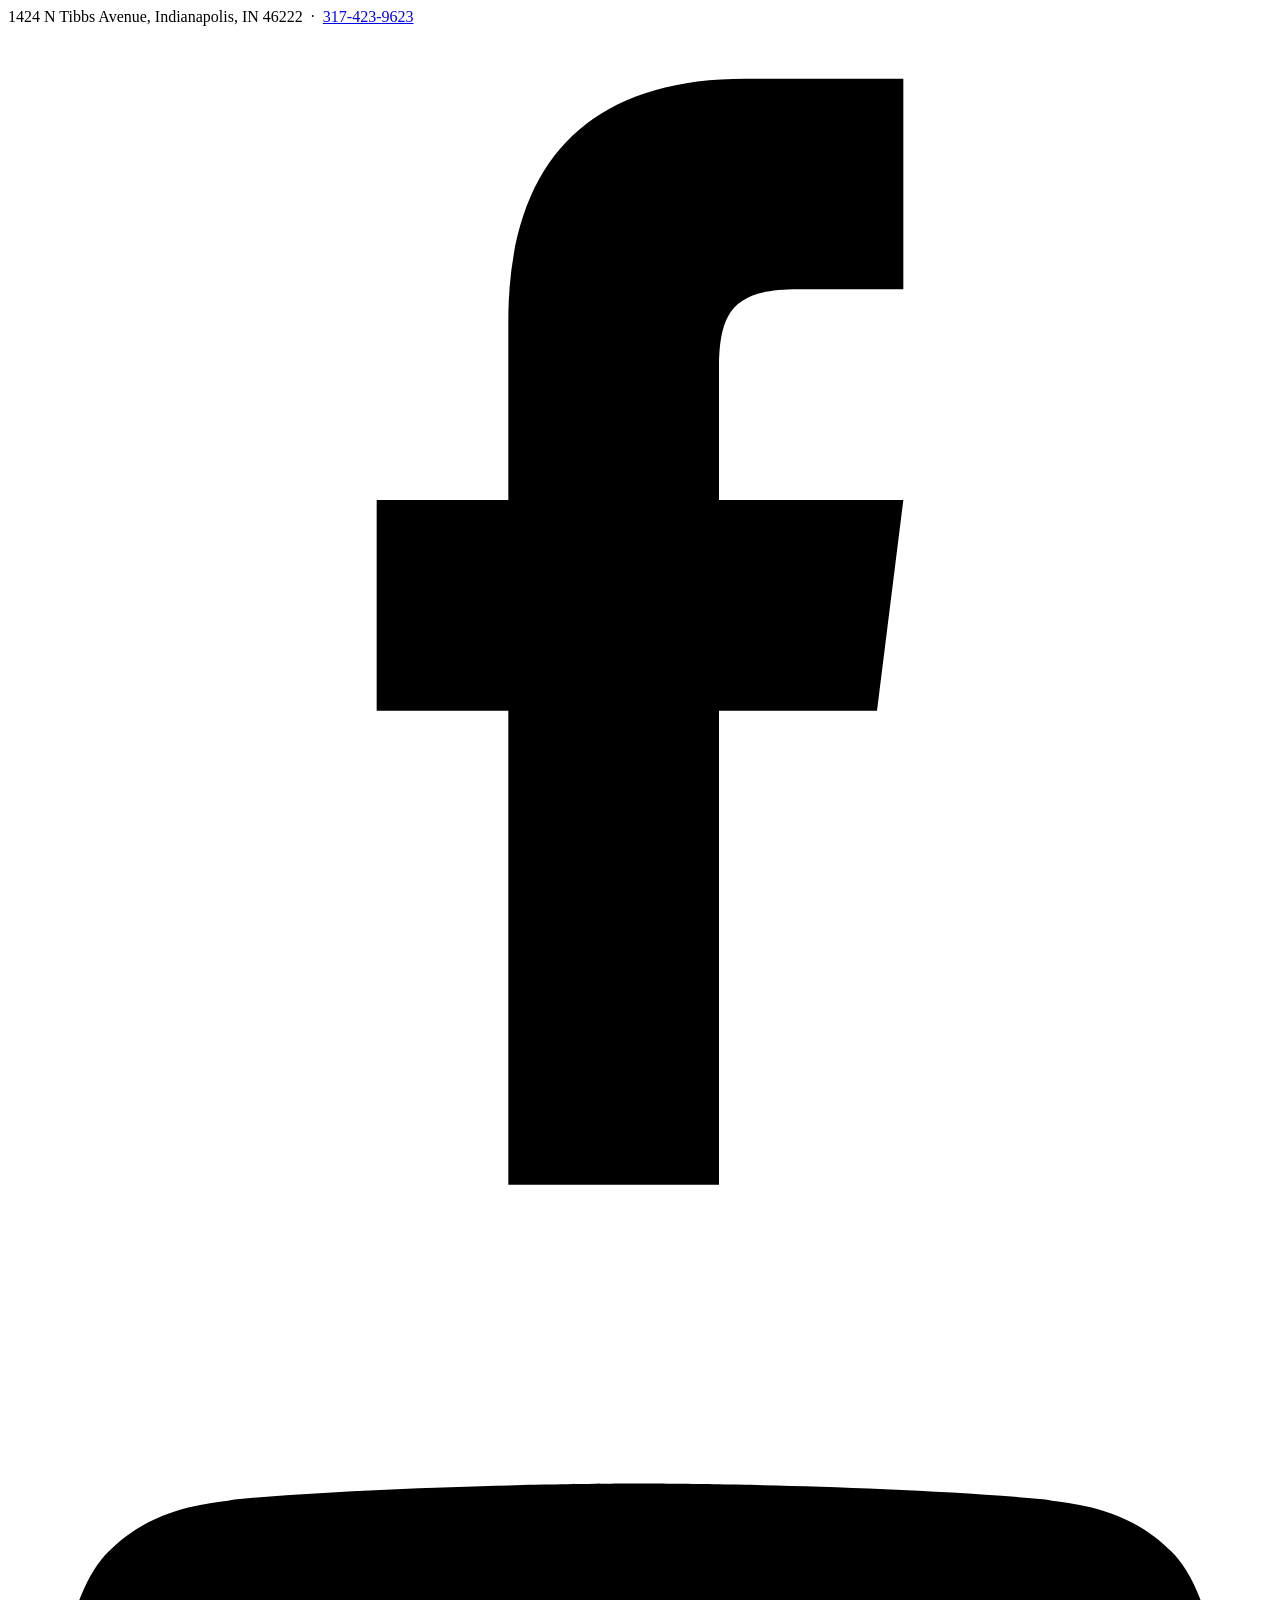
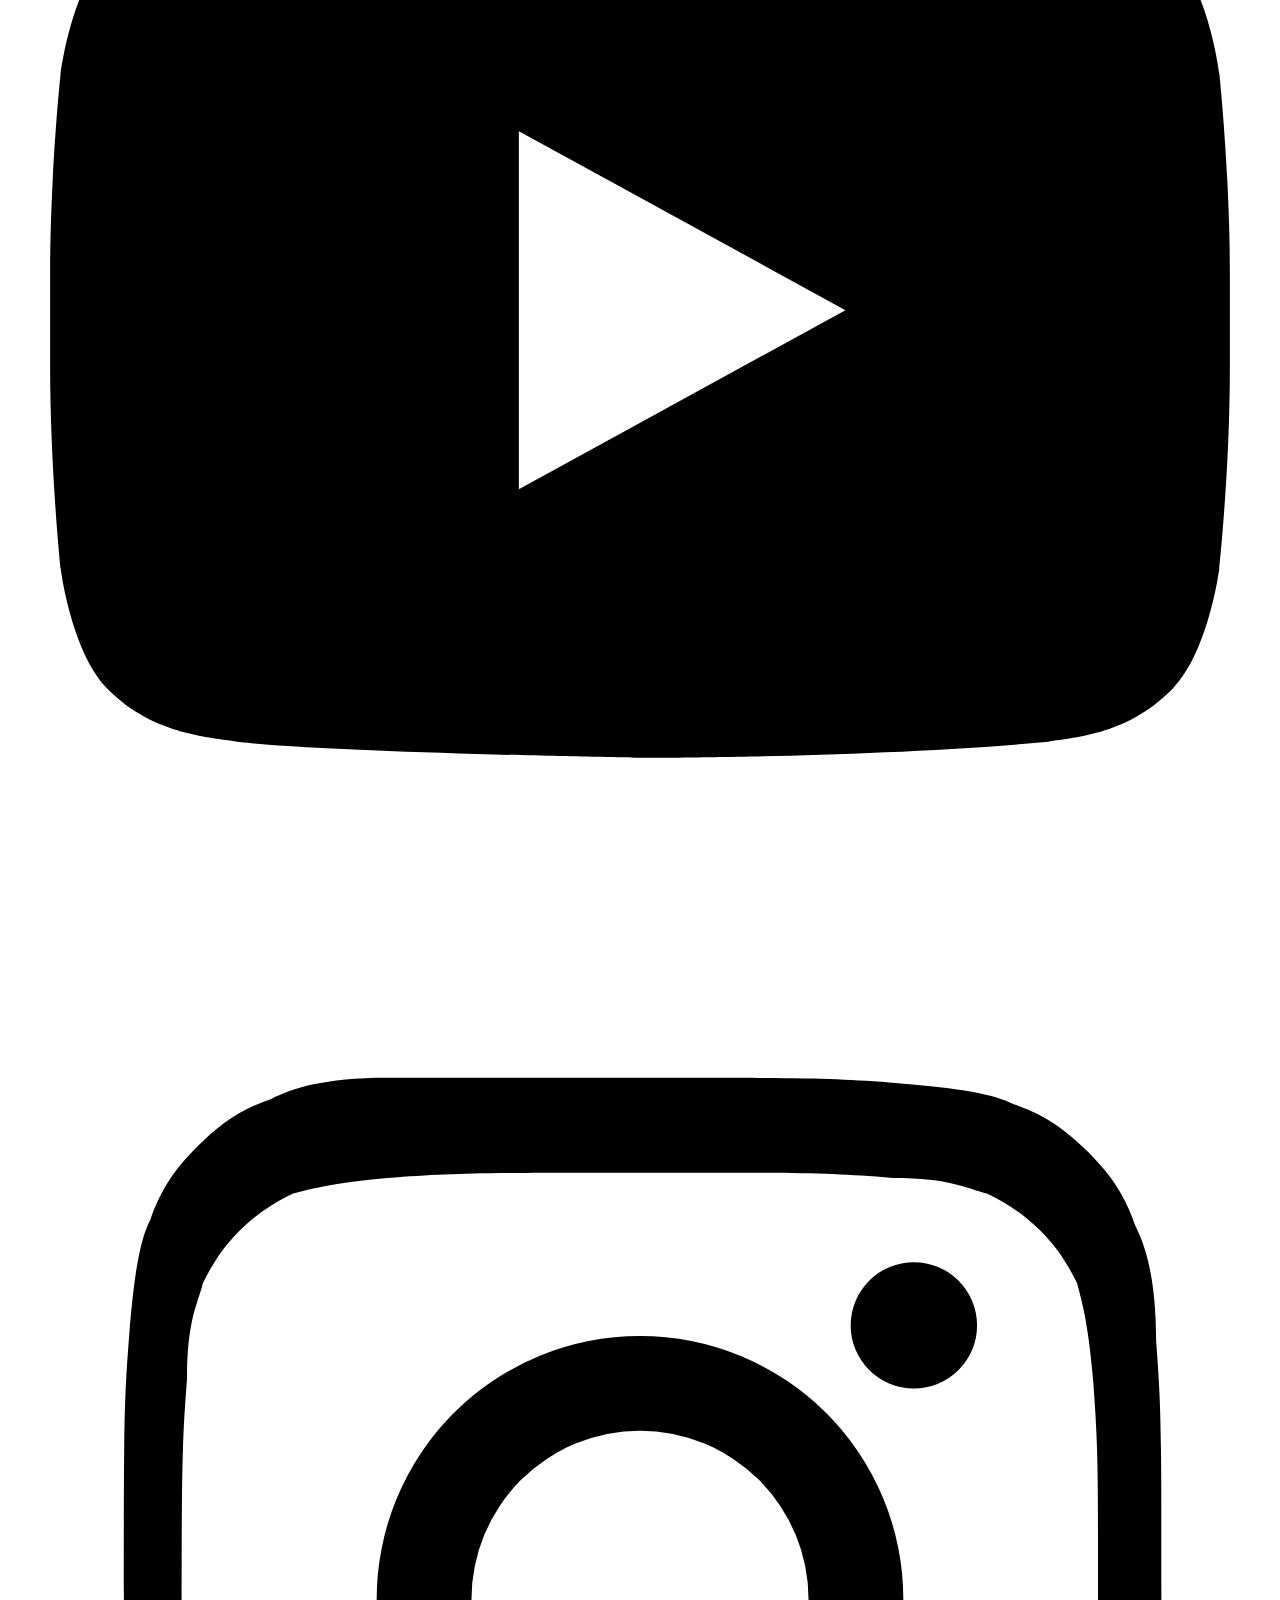
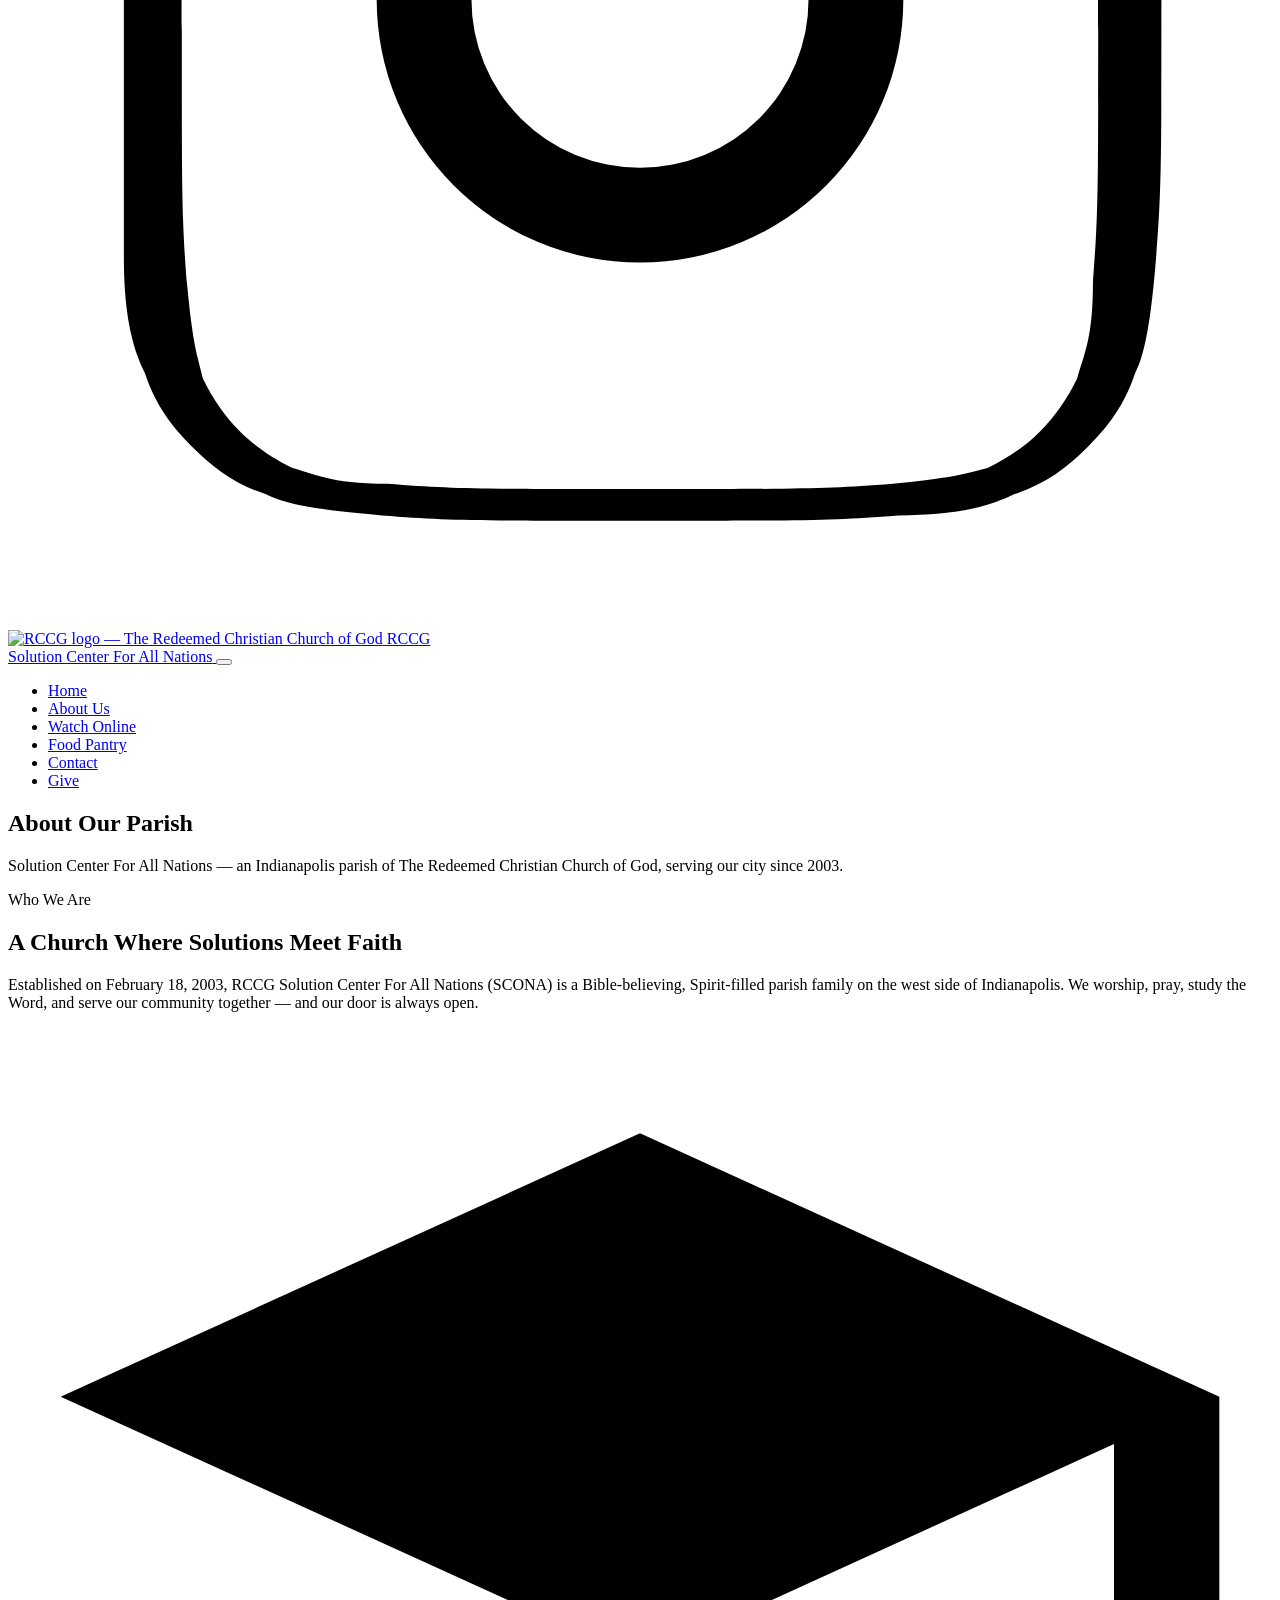
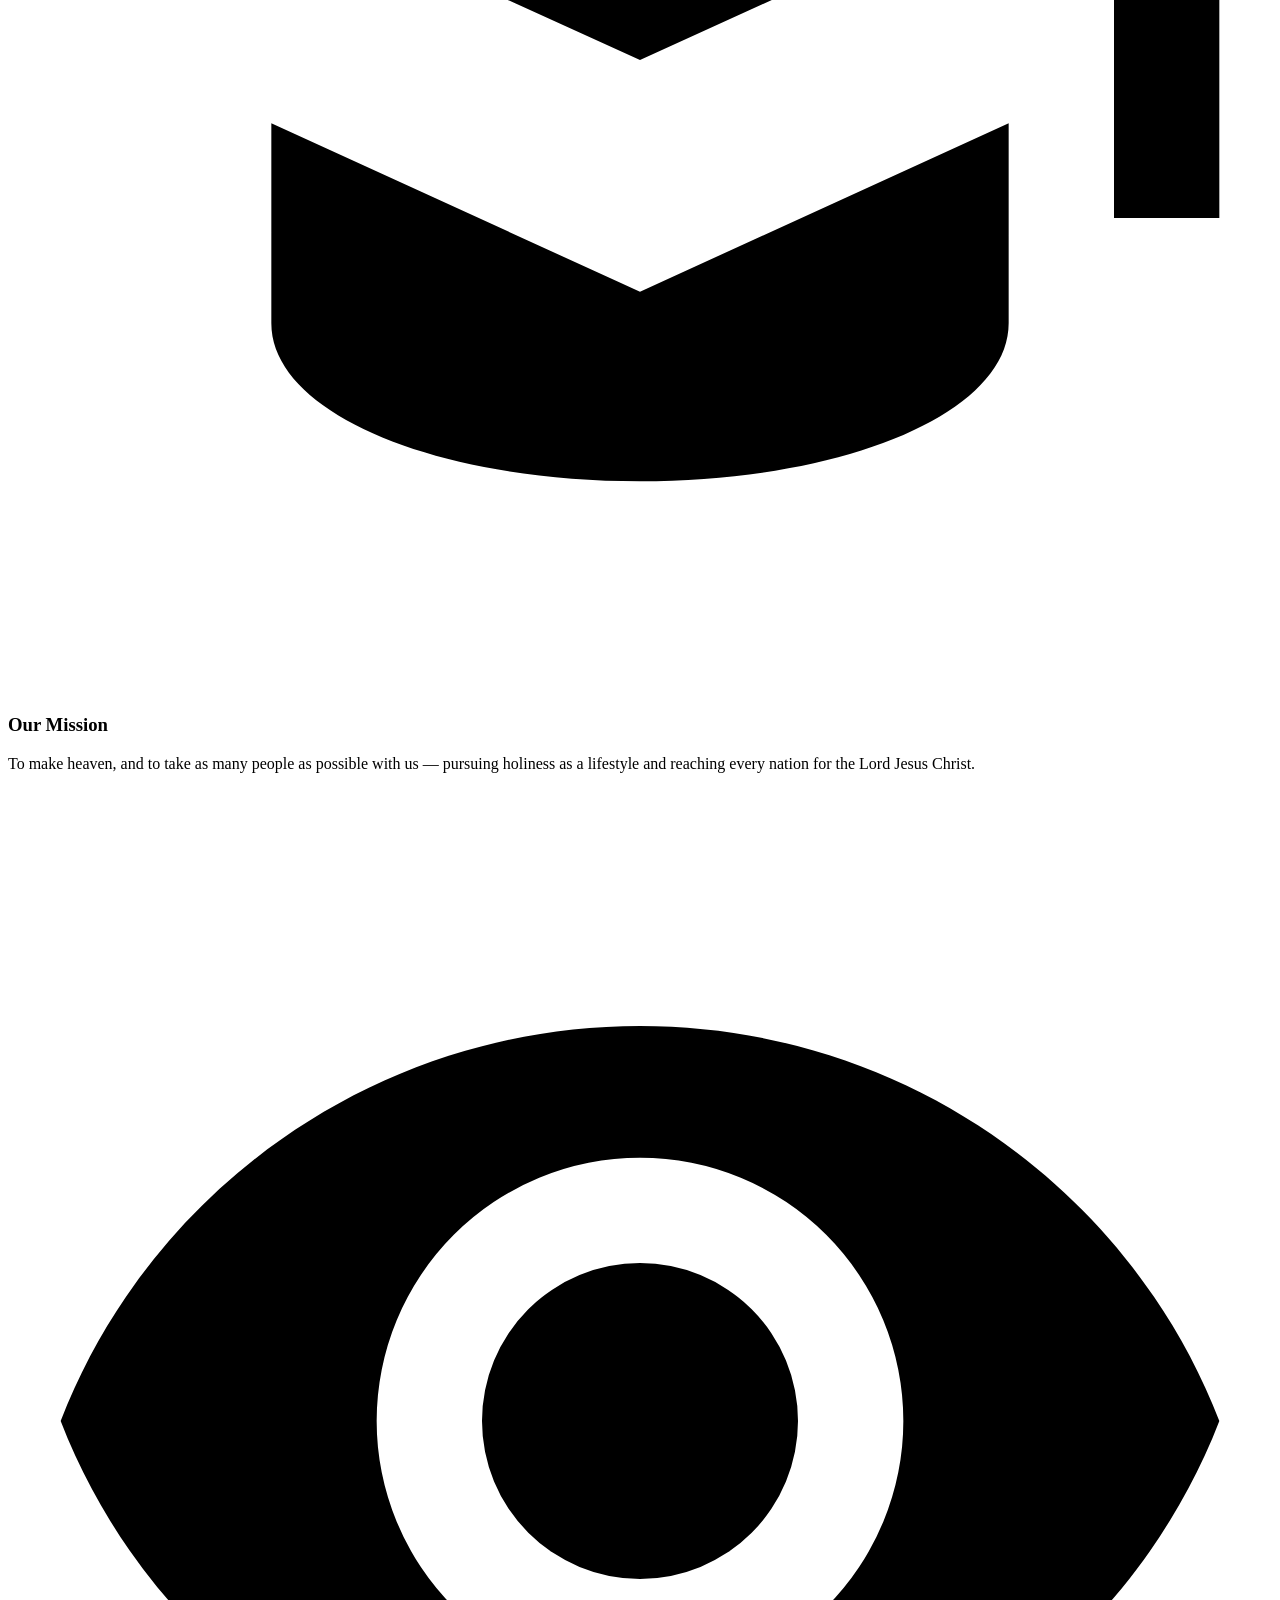
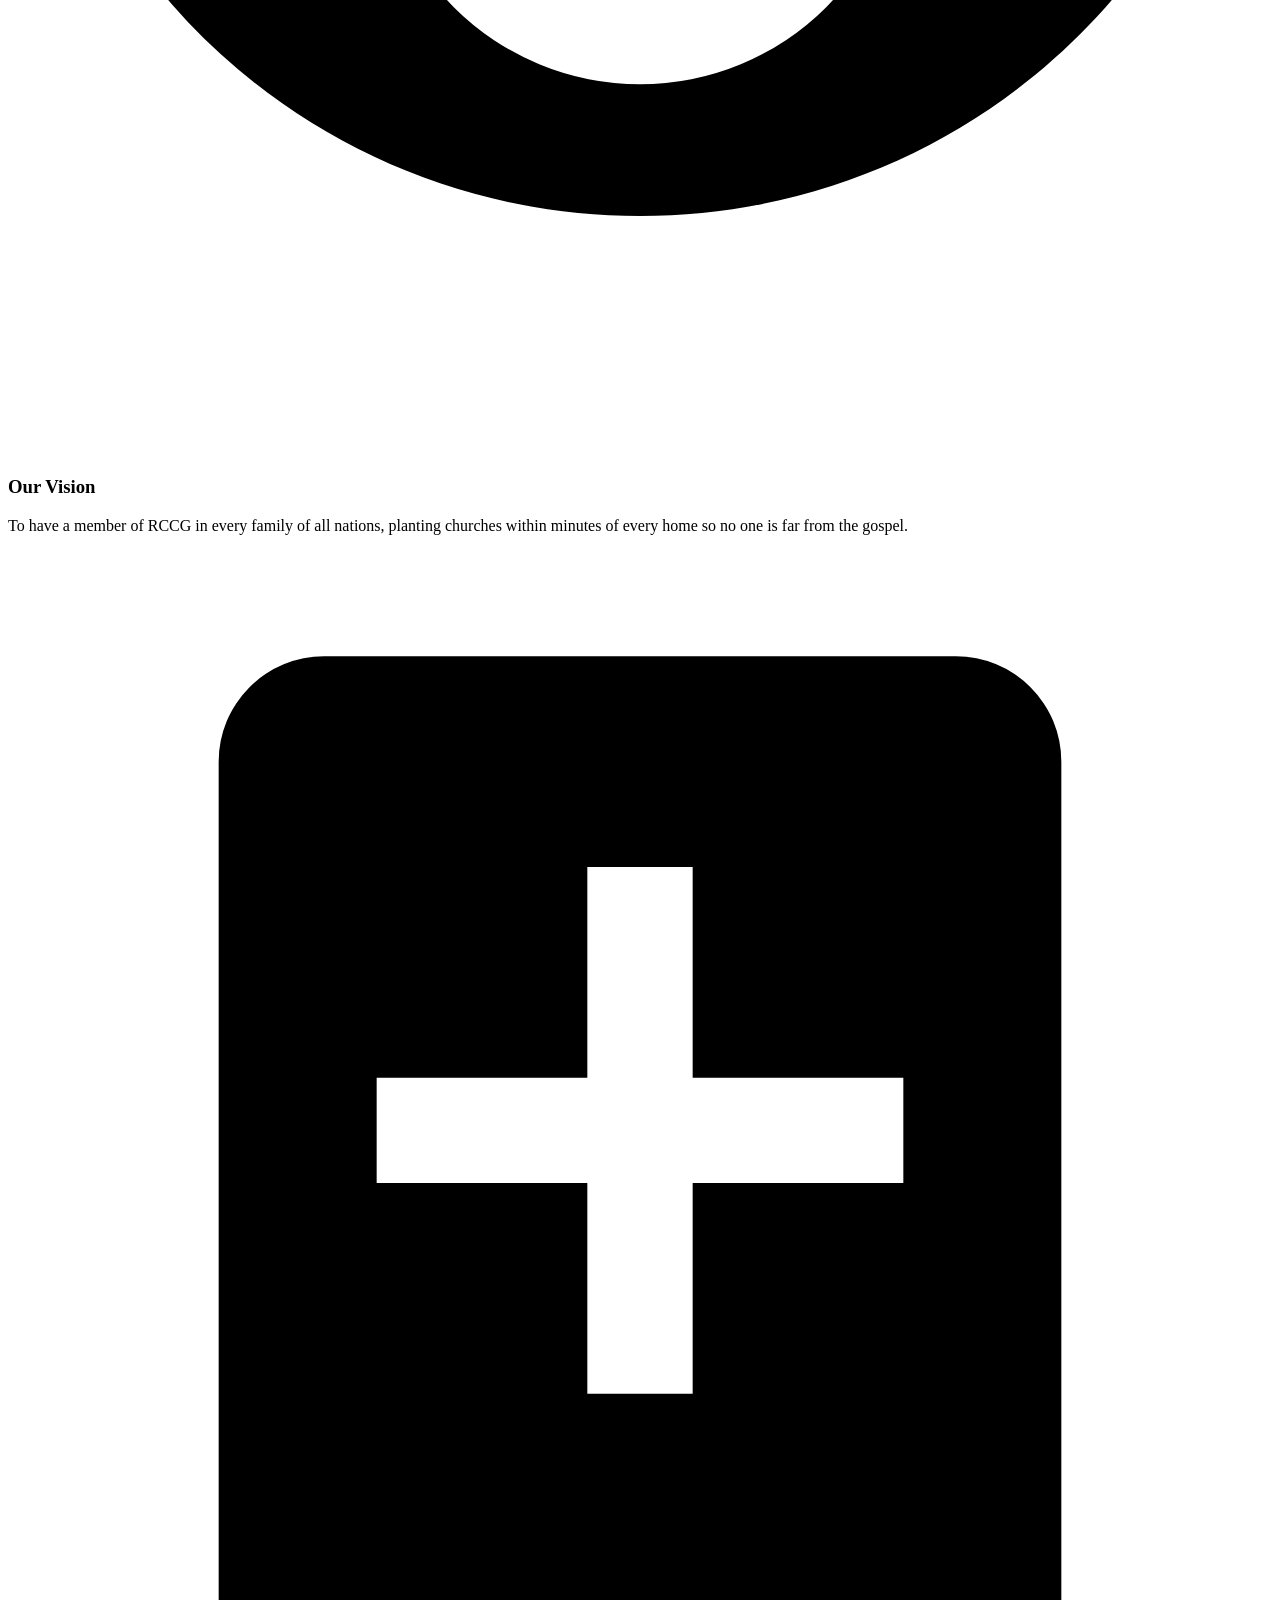
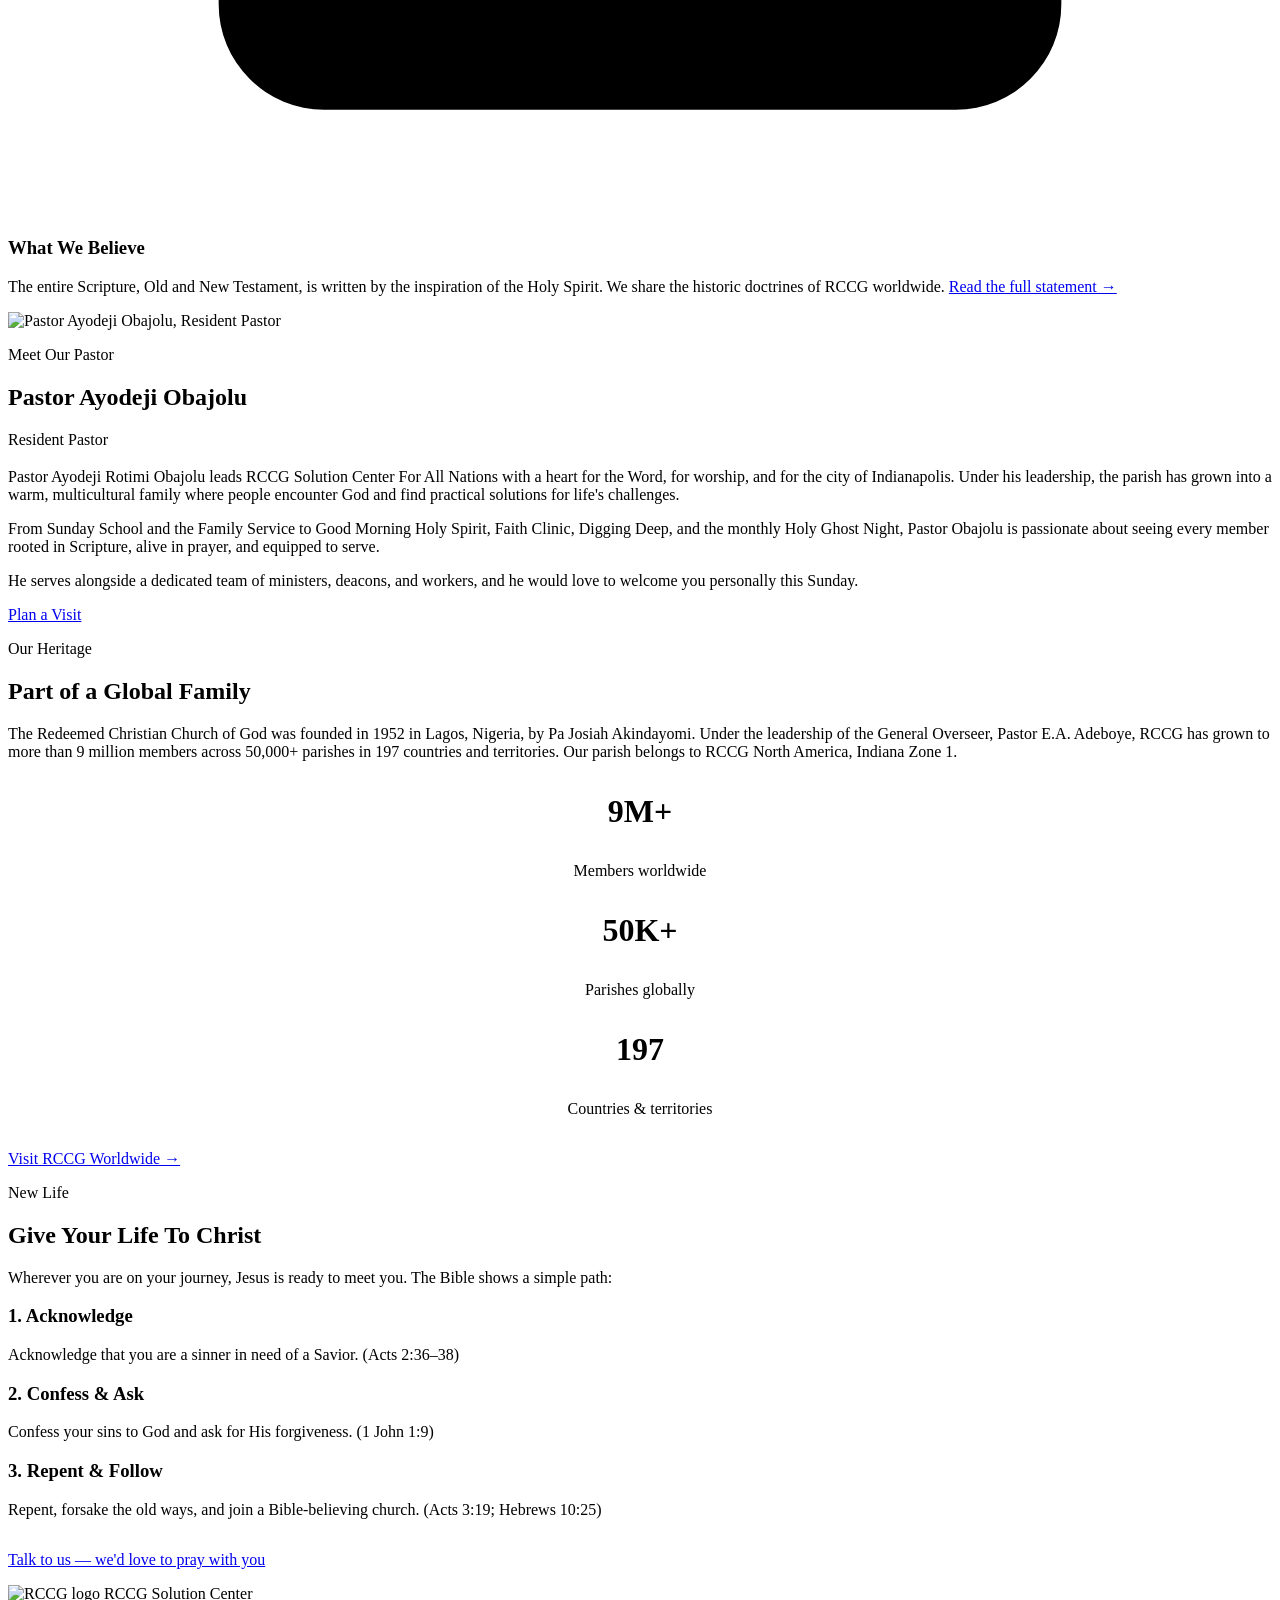
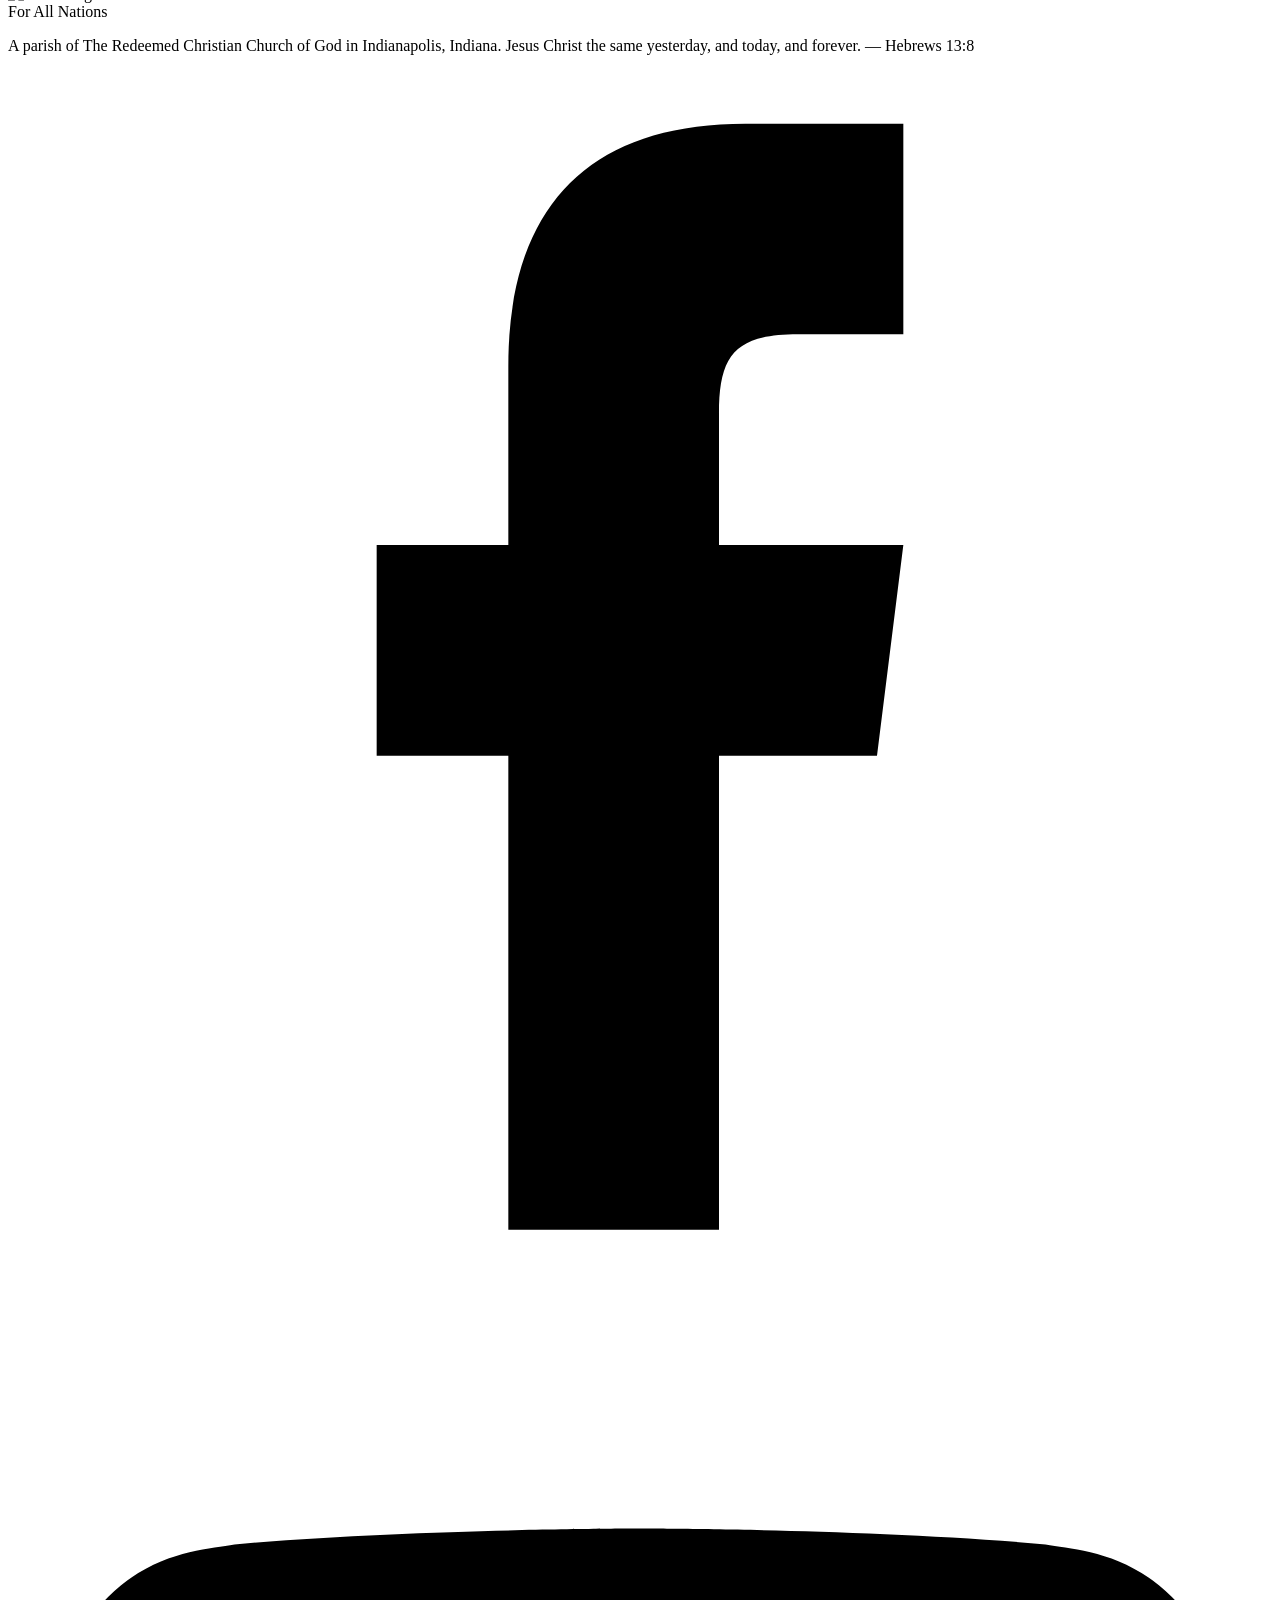
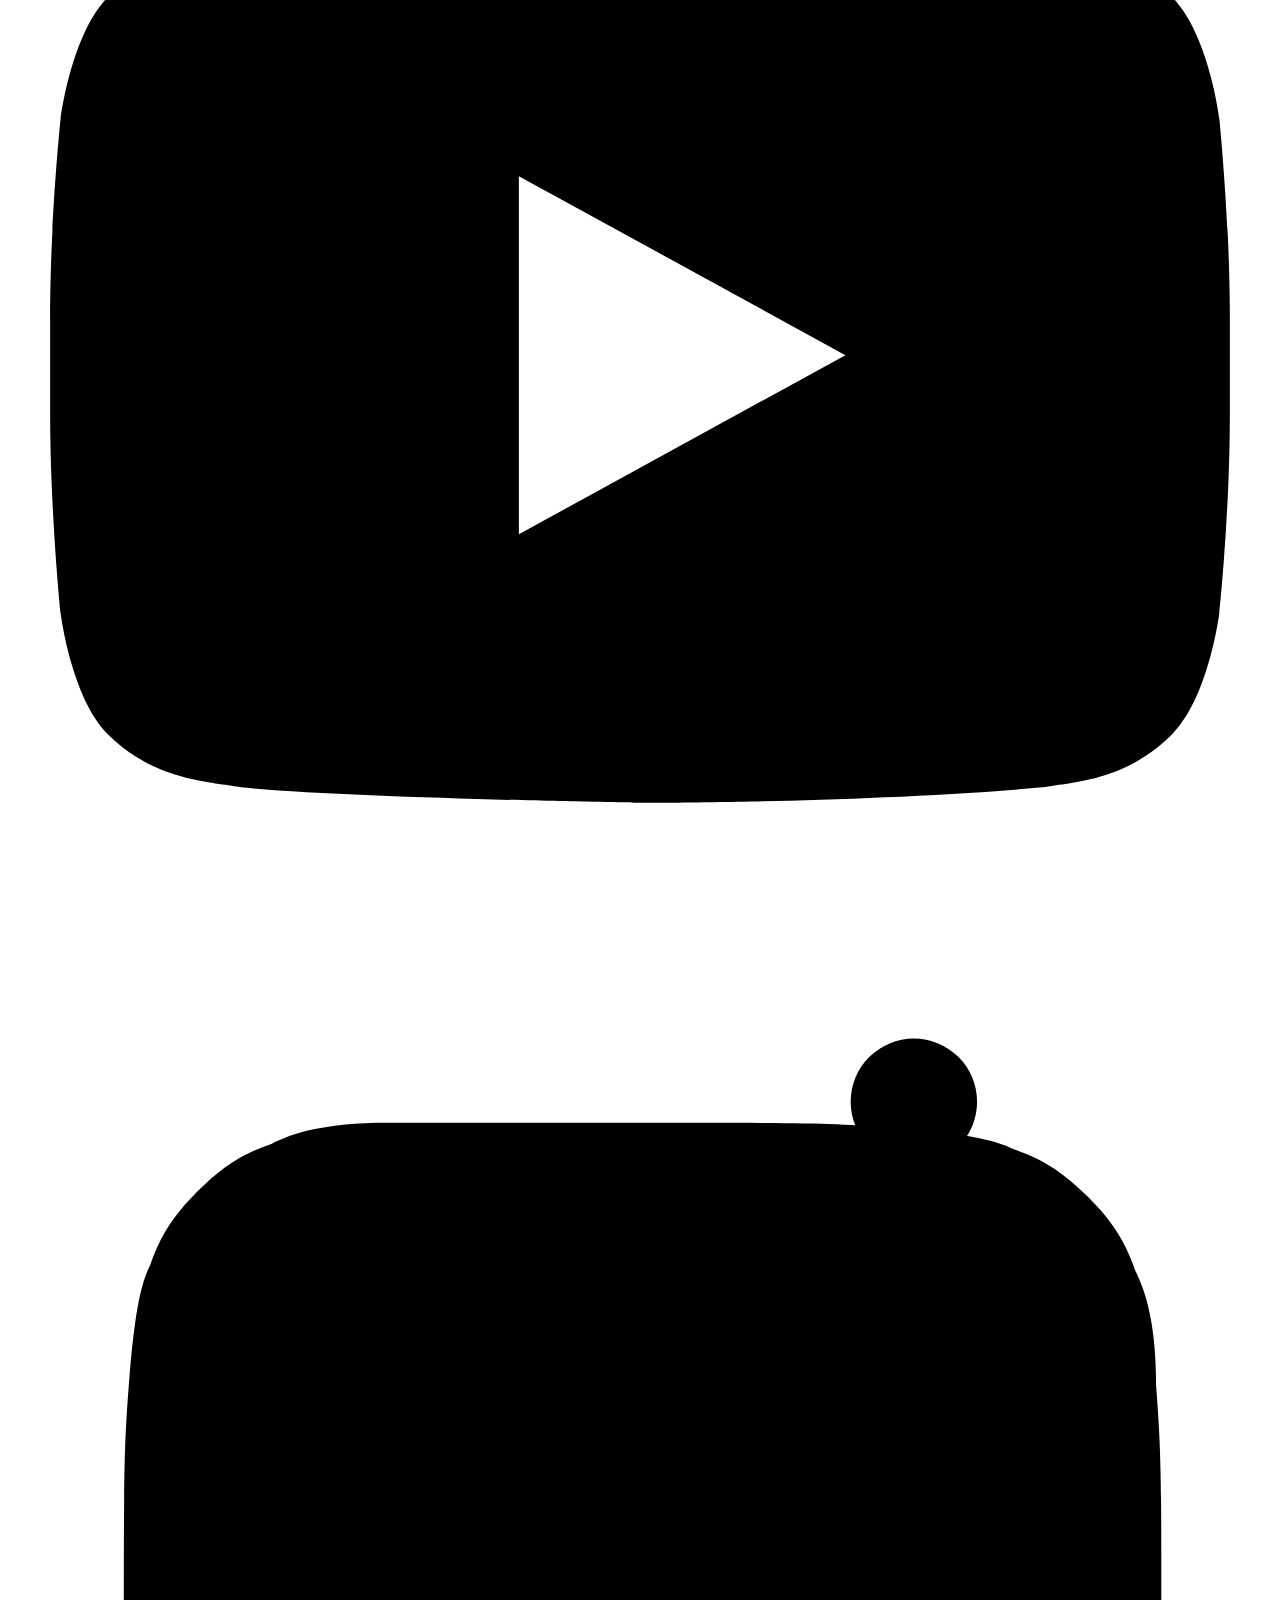
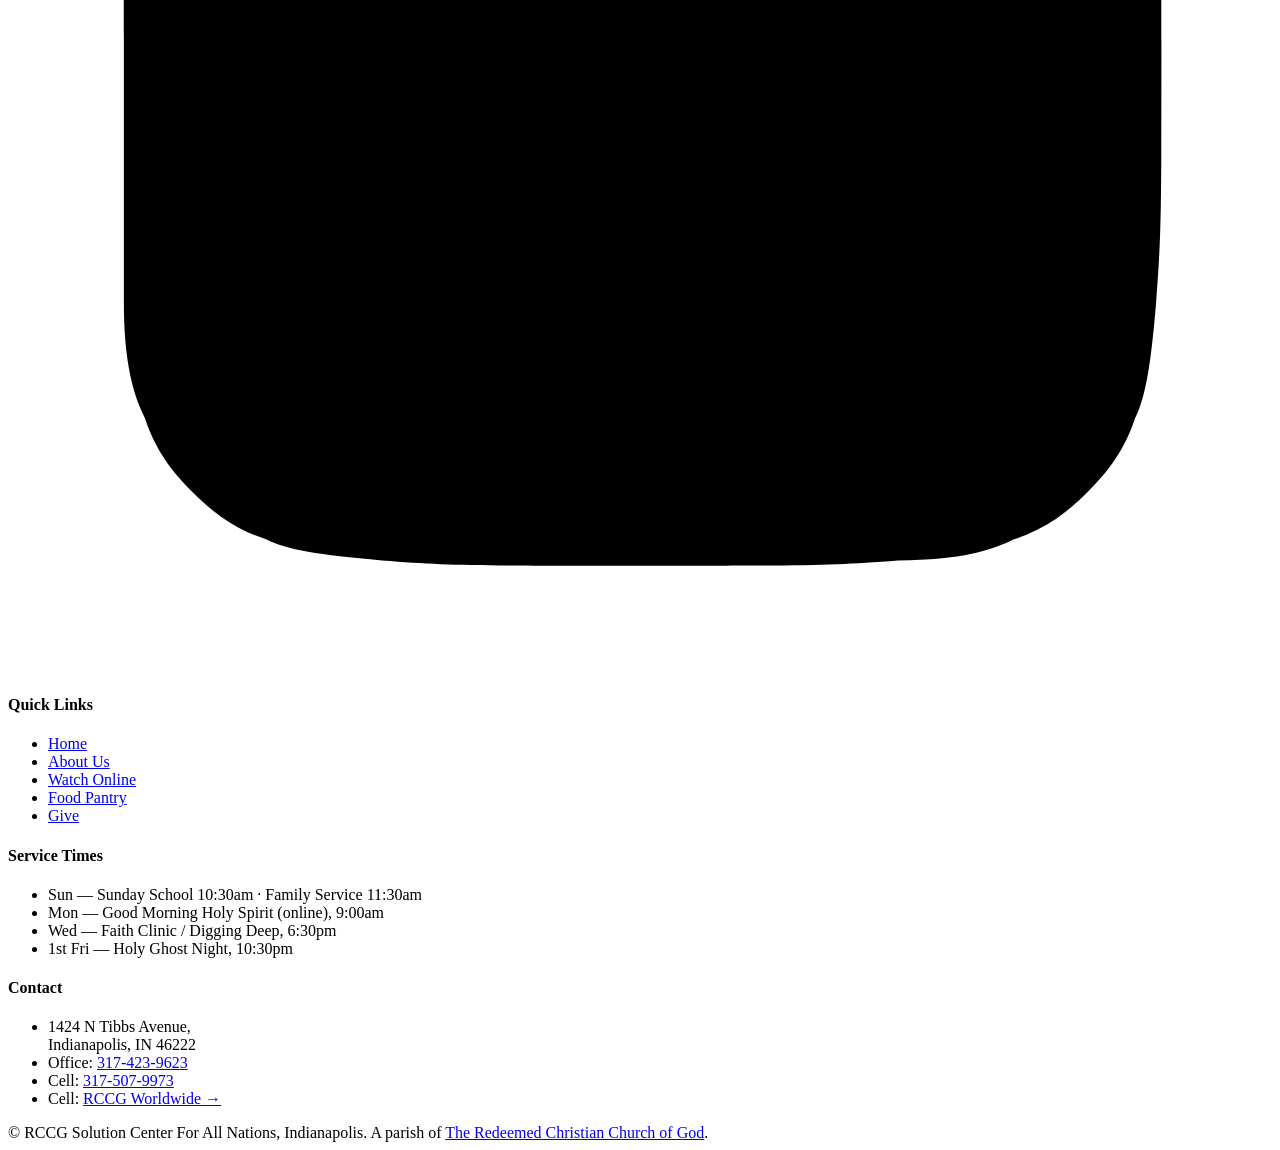
==== site/about.html @ a2eebef7 "Update about.html" ====
<!DOCTYPE html>
<html lang="en">
<head>
<meta charset="UTF-8">
<meta name="viewport" content="width=device-width, initial-scale=1.0">
<title>About Us & Our Pastor | RCCG Solution Center For All Nations — Indianapolis</title>
<meta name="description" content="About RCCG Solution Center For All Nations, an Indianapolis parish of The Redeemed Christian Church of God led by Pastor Ayodeji Obajolu. Our mission, beliefs, and story.">
<link rel="icon" type="image/png" href="images/rccg-logo.png">
<link rel="stylesheet" href="css/style.css">
</head>
<body>

<div class="topbar">
  <div class="container">
    <span class="addr">1424 N Tibbs Avenue, Indianapolis, IN 46222 &nbsp;·&nbsp; <a href="tel:+13174239623">317-423-9623</a></span>
    <div class="social">
      <a href="https://www.facebook.com/groups/302992689823188/" target="_blank" rel="noopener" aria-label="Facebook"><svg viewBox="0 0 24 24"><path d="M13.5 22v-9h3l.5-4h-3.5V6.5c0-1.1.3-1.5 1.5-1.5h2V1h-3c-3 0-4.5 1.6-4.5 4.6V9H7v4h2.5v9h4z"/></svg></a>
      <a href="https://www.youtube.com/@rccgsolutioncenterforallna510" target="_blank" rel="noopener" aria-label="YouTube"><svg viewBox="0 0 24 24"><path d="M23 7.2s-.2-1.6-.9-2.3c-.9-.9-1.9-.9-2.4-1C16.4 3.6 12 3.6 12 3.6h0s-4.4 0-7.7.3c-.5.1-1.5.1-2.4 1-.7.7-.9 2.3-.9 2.3S.8 9.1.8 11v1.8c0 1.9.2 3.8.2 3.8s.2 1.6.9 2.3c.9.9 2 .9 2.5 1 1.8.2 7.6.3 7.6.3s4.4 0 7.7-.3c.5-.1 1.5-.1 2.4-1 .7-.7.9-2.3.9-2.3s.2-1.9.2-3.8V11c0-1.9-.2-3.8-.2-3.8zM9.7 15.1V8.3l6.2 3.4-6.2 3.4z"/></svg></a>
      <a href="https://www.instagram.com/rccgscona_indy/" target="_blank" rel="noopener" aria-label="Instagram"><svg viewBox="0 0 24 24"><path d="M12 2.2c3.2 0 3.6 0 4.9.1 1.2.1 1.8.2 2.2.4.6.2 1 .5 1.4.9.4.4.7.8.9 1.4.2.4.4 1 .4 2.2.1 1.3.1 1.7.1 4.9s0 3.6-.1 4.9c-.1 1.2-.2 1.8-.4 2.2-.2.6-.5 1-.9 1.4-.4.4-.8.7-1.4.9-.4.2-1 .4-2.2.4-1.3.1-1.7.1-4.9.1s-3.6 0-4.9-.1c-1.2-.1-1.8-.2-2.2-.4-.6-.2-1-.5-1.4-.9-.4-.4-.7-.8-.9-1.4-.2-.4-.4-1-.4-2.2C2.2 15.6 2.2 15.2 2.2 12s0-3.6.1-4.9c.1-1.2.2-1.8.4-2.2.2-.6.5-1 .9-1.4.4-.4.8-.7 1.4-.9.4-.2 1-.4 2.2-.4C8.4 2.2 8.8 2.2 12 2.2zm0 1.8c-3.1 0-3.5 0-4.8.1-1.1.1-1.4.2-1.8.3-.4.2-.7.4-1 .7-.3.3-.5.6-.7 1-.1.4-.3.7-.3 1.8-.1 1.3-.1 1.7-.1 4.8s0 3.5.1 4.8c.1 1.1.2 1.4.3 1.8.2.4.4.7.7 1 .3.3.6.5 1 .7.4.1.7.3 1.8.3 1.3.1 1.7.1 4.8.1s3.5 0 4.8-.1c1.1-.1 1.4-.2 1.8-.3.4-.2.7-.4 1-.7.3-.3.5-.6.7-1 .1-.4.3-.7.3-1.8.1-1.3.1-1.7.1-4.8s0-3.5-.1-4.8c-.1-1.1-.2-1.4-.3-1.8-.2-.4-.4-.7-.7-1-.3-.3-.6-.5-1-.7-.4-.1-.7-.3-1.8-.3-1.3-.1-1.7-.1-4.8-.1zm0 3.1a5 5 0 1 1 0 10 5 5 0 0 1 0-10zm0 8.2a3.2 3.2 0 1 0 0-6.4 3.2 3.2 0 0 0 0 6.4zm6.4-8.4a1.2 1.2 0 1 1-2.4 0 1.2 1.2 0 0 1 2.4 0z"/></svg></a>
    </div>
  </div>
</div>

<header class="site-header">
  <div class="container">
    <a class="brand" href="index.html">
      <img src="images/rccg-logo.png" alt="RCCG logo — The Redeemed Christian Church of God">
      <span class="brand-text">
        <span class="brand-rccg">RCCG</span><br>
        <span class="brand-parish">Solution Center For All Nations</span>
      </span>
    </a>
    <button class="nav-toggle" aria-label="Menu" aria-expanded="false"><span></span><span></span><span></span></button>
    <nav class="main-nav">
      <ul>
        <li><a href="index.html">Home</a></li>
        <li><a href="about.html" class="active">About Us</a></li>
        <li><a href="watch.html">Watch Online</a></li>
        <li><a href="food-pantry.html">Food Pantry</a></li>
        <li><a href="contact.html">Contact</a></li>
        <li><a href="give.html" class="nav-cta">Give</a></li>
      </ul>
    </nav>
  </div>
</header>

<section class="page-hero">
  <div class="container">
    <h1>About Our Parish</h1>
    <p>Solution Center For All Nations — an Indianapolis parish of The Redeemed Christian Church of God, serving our city since 2003.</p>
  </div>
</section>

<section class="section">
  <div class="container">
    <div class="section-head">
      <p class="kicker">Who We Are</p>
      <h2>A Church Where Solutions Meet Faith</h2>
      <p class="sub">Established on February 18, 2003, RCCG Solution Center For All Nations (SCONA) is a Bible-believing, Spirit-filled parish family on the west side of Indianapolis. We worship, pray, study the Word, and serve our community together — and our door is always open.</p>
    </div>
    <div class="grid grid-3">
      <div class="card">
        <div class="icon"><svg viewBox="0 0 24 24"><path d="M12 2 1 7l11 5 9-4.1V15h2V7L12 2zM5 13.2V17c0 1.7 3.1 3 7 3s7-1.3 7-3v-3.8l-7 3.2-7-3.2z"/></svg></div>
        <h3>Our Mission</h3>
        <p>To make heaven, and to take as many people as possible with us — pursuing holiness as a lifestyle and reaching every nation for the Lord Jesus Christ.</p>
      </div>
      <div class="card">
        <div class="icon"><svg viewBox="0 0 24 24"><path d="M12 4.5C7 4.5 2.7 7.6 1 12c1.7 4.4 6 7.5 11 7.5s9.3-3.1 11-7.5c-1.7-4.4-6-7.5-11-7.5zm0 12.5a5 5 0 1 1 0-10 5 5 0 0 1 0 10zm0-8a3 3 0 1 0 0 6 3 3 0 0 0 0-6z"/></svg></div>
        <h3>Our Vision</h3>
        <p>To have a member of RCCG in every family of all nations, planting churches within minutes of every home so no one is far from the gospel.</p>
      </div>
      <div class="card">
        <div class="icon"><svg viewBox="0 0 24 24"><path d="M18 2H6a2 2 0 0 0-2 2v16a2 2 0 0 0 2 2h12a2 2 0 0 0 2-2V4a2 2 0 0 0-2-2zm-5 14h-2v-4H7v-2h4V6h2v4h4v2h-4v4z"/></svg></div>
        <h3>What We Believe</h3>
        <p>The entire Scripture, Old and New Testament, is written by the inspiration of the Holy Spirit. We share the historic doctrines of RCCG worldwide. <a href="https://www.rccg.org/our-beliefs/" target="_blank" rel="noopener">Read the full statement →</a></p>
      </div>
    </div>
  </div>
</section>

<section class="section tinted">
  <div class="container">
    <div class="pastor-block">
      <div class="pastor-photo">
        <img src="images/pastor.jpg" alt="Pastor Ayodeji Obajolu, Resident Pastor" onerror="this.onerror=null;this.src='images/pastor-placeholder.svg';">
      </div>
      <div class="pastor-copy">
        <p class="role">Meet Our Pastor</p>
        <h2>Pastor Ayodeji Obajolu</h2>
        <p class="role" style="margin-bottom:1.2rem">Resident Pastor</p>
        <p>Pastor Ayodeji Rotimi Obajolu leads RCCG Solution Center For All Nations with a heart for the Word, for worship, and for the city of Indianapolis. Under his leadership, the parish has grown into a warm, multicultural family where people encounter God and find practical solutions for life's challenges.</p>
        <p>From Sunday School and the Family Service to Good Morning Holy Spirit, Faith Clinic, Digging Deep, and the monthly Holy Ghost Night, Pastor Obajolu is passionate about seeing every member rooted in Scripture, alive in prayer, and equipped to serve.</p>
        <p>He serves alongside a dedicated team of ministers, deacons, and workers, and he would love to welcome you personally this Sunday.</p>
        <a class="btn btn-navy" href="contact.html">Plan a Visit</a>
      </div>
    </div>
  </div>
</section>

<section class="section">
  <div class="container">
    <div class="section-head">
      <p class="kicker">Our Heritage</p>
      <h2>Part of a Global Family</h2>
      <p class="sub">The Redeemed Christian Church of God was founded in 1952 in Lagos, Nigeria, by Pa Josiah Akindayomi. Under the leadership of the General Overseer, Pastor E.A. Adeboye, RCCG has grown to more than 9 million members across 50,000+ parishes in 197 countries and territories. Our parish belongs to RCCG North America, Indiana Zone 1.</p>
    </div>
    <div class="grid grid-3">
      <div class="card" style="text-align:center">
        <h3 style="font-size:2rem;color:var(--gold)">9M+</h3>
        <p>Members worldwide</p>
      </div>
      <div class="card" style="text-align:center">
        <h3 style="font-size:2rem;color:var(--gold)">50K+</h3>
        <p>Parishes globally</p>
      </div>
      <div class="card" style="text-align:center">
        <h3 style="font-size:2rem;color:var(--gold)">197</h3>
        <p>Countries &amp; territories</p>
      </div>
    </div>
    <p class="video-note" style="margin-top:2rem"><a class="btn btn-navy" href="https://www.rccg.org" target="_blank" rel="noopener">Visit RCCG Worldwide →</a></p>
  </div>
</section>

<section class="section dark">
  <div class="container">
    <div class="section-head">
      <p class="kicker">New Life</p>
      <h2>Give Your Life To Christ</h2>
      <p class="sub">Wherever you are on your journey, Jesus is ready to meet you. The Bible shows a simple path:</p>
    </div>
    <div class="grid grid-3">
      <div class="card"><h3>1. Acknowledge</h3><p>Acknowledge that you are a sinner in need of a Savior. (Acts 2:36–38)</p></div>
      <div class="card"><h3>2. Confess &amp; Ask</h3><p>Confess your sins to God and ask for His forgiveness. (1 John 1:9)</p></div>
      <div class="card"><h3>3. Repent &amp; Follow</h3><p>Repent, forsake the old ways, and join a Bible-believing church. (Acts 3:19; Hebrews 10:25)</p></div>
    </div>
    <p class="video-note" style="margin-top:2rem"><a class="btn btn-gold" href="contact.html">Talk to us — we'd love to pray with you</a></p>
  </div>
</section>


<footer class="site-footer">
  <div class="container">
    <div class="footer-grid">
      <div>
        <div class="footer-brand">
          <img src="images/rccg-logo.png" alt="RCCG logo">
          <span class="name">RCCG Solution Center<br>For All Nations</span>
        </div>
        <p>A parish of The Redeemed Christian Church of God in Indianapolis, Indiana. Jesus Christ the same yesterday, and today, and forever. — Hebrews 13:8</p>
        <div class="footer-social">
          <a href="https://www.facebook.com/groups/302992689823188/" target="_blank" rel="noopener" aria-label="Facebook"><svg viewBox="0 0 24 24"><path d="M13.5 22v-9h3l.5-4h-3.5V6.5c0-1.1.3-1.5 1.5-1.5h2V1h-3c-3 0-4.5 1.6-4.5 4.6V9H7v4h2.5v9h4z"/></svg></a>
          <a href="https://www.youtube.com/@rccgsolutioncenterforallna510" target="_blank" rel="noopener" aria-label="YouTube"><svg viewBox="0 0 24 24"><path d="M23 7.2s-.2-1.6-.9-2.3c-.9-.9-1.9-.9-2.4-1C16.4 3.6 12 3.6 12 3.6h0s-4.4 0-7.7.3c-.5.1-1.5.1-2.4 1-.7.7-.9 2.3-.9 2.3S.8 9.1.8 11v1.8c0 1.9.2 3.8.2 3.8s.2 1.6.9 2.3c.9.9 2 .9 2.5 1 1.8.2 7.6.3 7.6.3s4.4 0 7.7-.3c.5-.1 1.5-.1 2.4-1 .7-.7.9-2.3.9-2.3s.2-1.9.2-3.8V11c0-1.9-.2-3.8-.2-3.8zM9.7 15.1V8.3l6.2 3.4-6.2 3.4z"/></svg></a>
          <a href="https://www.instagram.com/rccgscona_indy/" target="_blank" rel="noopener" aria-label="Instagram"><svg viewBox="0 0 24 24"><path d="M12 2.2c3.2 0 3.6 0 4.9.1 1.2.1 1.8.2 2.2.4.6.2 1 .5 1.4.9.4.4.7.8.9 1.4.2.4.4 1 .4 2.2.1 1.3.1 1.7.1 4.9s0 3.6-.1 4.9c-.1 1.2-.2 1.8-.4 2.2-.2.6-.5 1-.9 1.4-.4.4-.8.7-1.4.9-.4.2-1 .4-2.2.4-1.3.1-1.7.1-4.9.1s-3.6 0-4.9-.1c-1.2-.1-1.8-.2-2.2-.4-.6-.2-1-.5-1.4-.9-.4-.4-.7-.8-.9-1.4-.2-.4-.4-1-.4-2.2C2.2 15.6 2.2 15.2 2.2 12s0-3.6.1-4.9c.1-1.2.2-1.8.4-2.2.2-.6.5-1 .9-1.4.4-.4.8-.7 1.4-.9.4-.2 1-.4 2.2-.4C8.4 2.2 8.8 2.2 12 2.2zm0 4.9a5 5 0 1 1 0 10 5 5 0 0 1 0-10zm6.4-5.3a1.2 1.2 0 1 1-2.4 0 1.2 1.2 0 0 1 2.4 0z"/></svg></a>
        </div>
      </div>
      <div>
        <h4>Quick Links</h4>
        <ul>
          <li><a href="index.html">Home</a></li>
          <li><a href="about.html">About Us</a></li>
          <li><a href="watch.html">Watch Online</a></li>
          <li><a href="food-pantry.html">Food Pantry</a></li>
          <li><a href="give.html">Give</a></li>
        </ul>
      </div>
      <div>
        <h4>Service Times</h4>
        <ul>
          <li>Sun — Sunday School 10:30am · Family Service 11:30am</li>
          <li>Mon — Good Morning Holy Spirit (online), 9:00am</li>
          <li>Wed — Faith Clinic / Digging Deep, 6:30pm</li>
          <li>1st Fri — Holy Ghost Night, 10:30pm</li>
        </ul>
      </div>
      <div>
        <h4>Contact</h4>
        <ul>
          <li>1424 N Tibbs Avenue,<br>Indianapolis, IN 46222</li>
          <li>Office: <a href="tel:+13174239623">317-423-9623</a></li>
          <li>Cell: <a href="tel:+13175079973">317-507-9973</a></li>
          <li>Cell: <a href="email:solutioncenter2@yahoo.com</a></li>
          <li><a href="https://www.rccg.org" target="_blank" rel="noopener">RCCG Worldwide →</a></li>
        </ul>
      </div>
    </div>
    <div class="footer-bottom">
      © <span id="year"></span> RCCG Solution Center For All Nations, Indianapolis. A parish of <a href="https://www.rccg.org" target="_blank" rel="noopener">The Redeemed Christian Church of God</a>.
    </div>
  </div>
</footer>

<script src="js/main.js"></script>
</body>
</html>
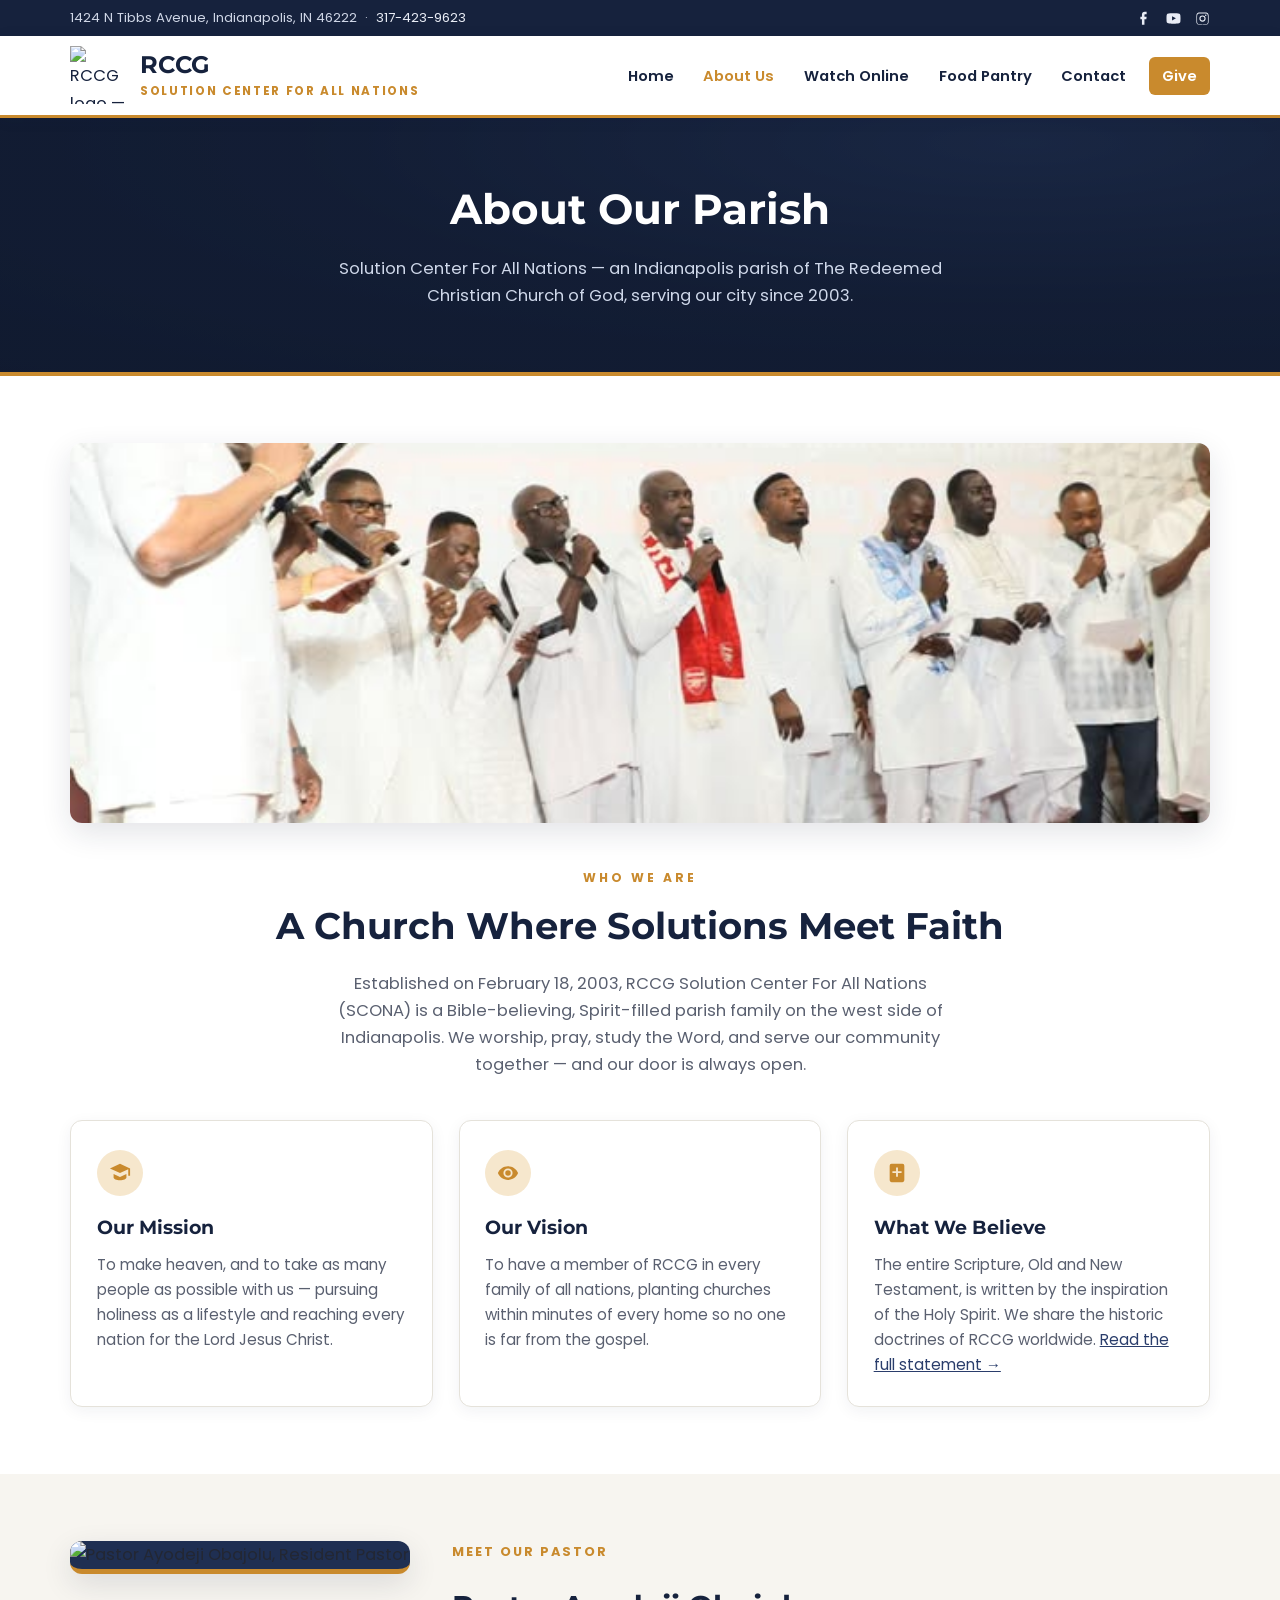
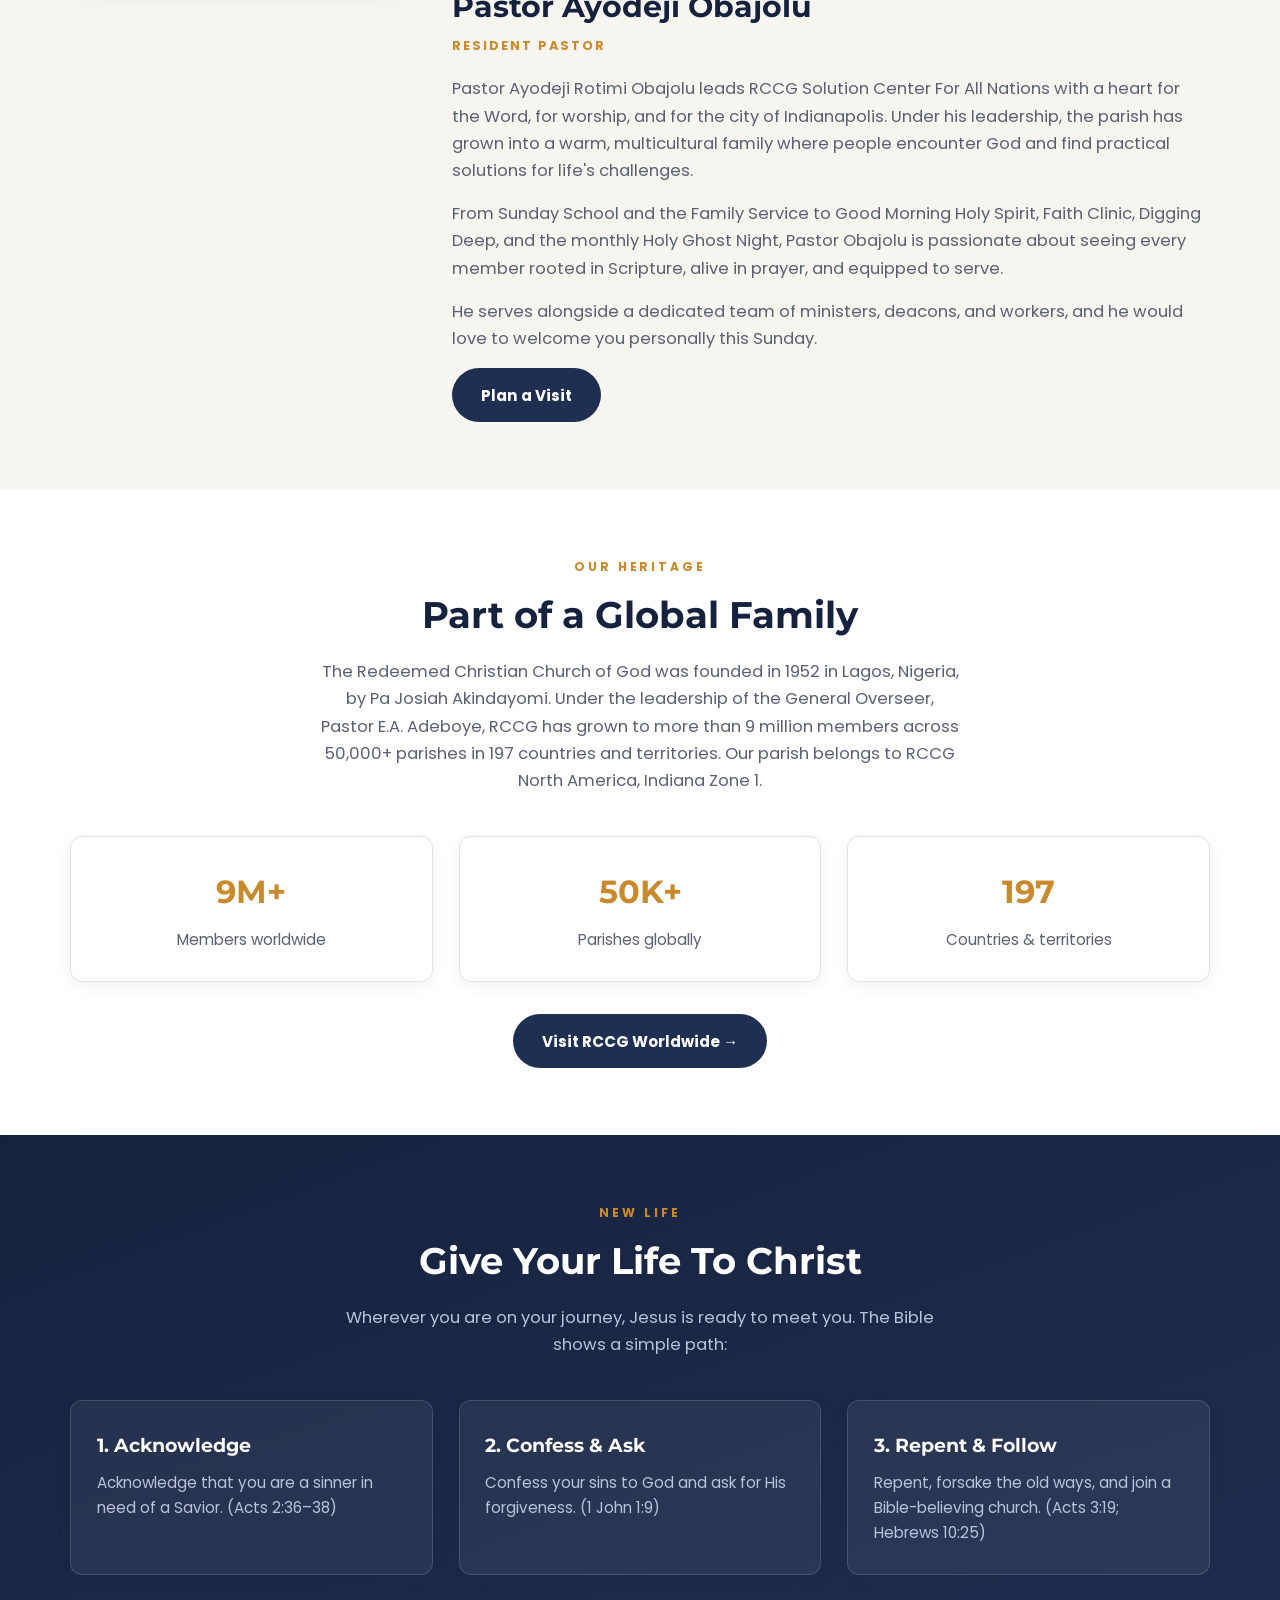
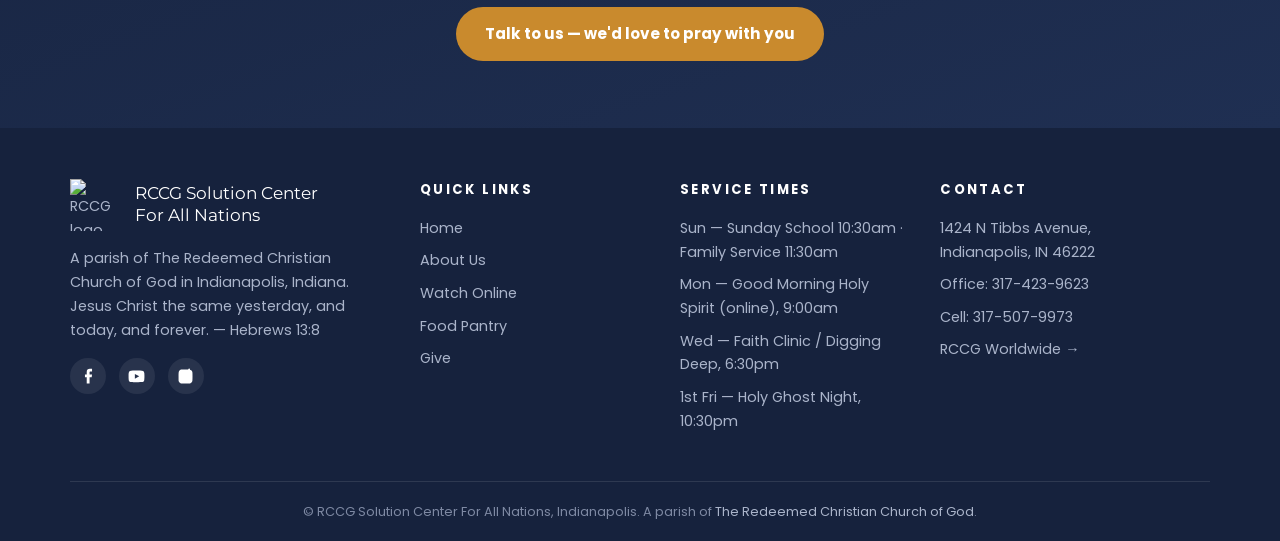
==== commit 9d01ab66: "Add real congregation photo to About page Sourced from the church's own public Instagram (@rccgscona" ====
--- a/site/about.html
+++ b/site/about.html
@@ -53,6 +53,10 @@
 
 <section class="section">
   <div class="container">
+    <div class="section-banner-img">
+      <img src="images/about-congregation.jpg" alt="Members of RCCG Solution Center For All Nations gathered on stage together during a special church program" loading="lazy">
+    </div>
+
     <div class="section-head">
       <p class="kicker">Who We Are</p>
       <h2>A Church Where Solutions Meet Faith</h2>
@@ -179,7 +183,6 @@
           <li>1424 N Tibbs Avenue,<br>Indianapolis, IN 46222</li>
           <li>Office: <a href="tel:+13174239623">317-423-9623</a></li>
           <li>Cell: <a href="tel:+13175079973">317-507-9973</a></li>
-          <li>Cell: <a href="email:solutioncenter2@yahoo.com</a></li>
           <li><a href="https://www.rccg.org" target="_blank" rel="noopener">RCCG Worldwide →</a></li>
         </ul>
       </div>
--- a/site/css/style.css
+++ b/site/css/style.css
@@ -0,0 +1,1009 @@
+/* ==========================================================================
+   RCCG Solution Center For All Nations — Indianapolis
+   Shared stylesheet
+   Palette drawn from RCCG national branding + parish "Ways to Give" collateral:
+   deep navy, warm gold, crisp white, sky blue accents.
+   ========================================================================== */
+
+@import url('https://fonts.googleapis.com/css2?family=Montserrat:wght@600;700;800&family=Poppins:wght@400;500;600;700&display=swap');
+
+:root {
+  --navy: #16223d;
+  --purple: #4c1864; /* RCCG national brand purple, used as accent */
+  --navy-2: #1f2f52;
+  --navy-3: #2a3d6b;
+  --gold: #c98a2d;
+  --gold-light: #e3aa4f;
+  --gold-pale: #f6e7cd;
+  --sky: #7db3e8;
+  --ink: #232733;
+  --ink-soft: #5a6070;
+  --paper: #ffffff;
+  --paper-warm: #f7f5f0;
+  --line: #e5e2da;
+  --radius: 12px;
+  --shadow: 0 10px 30px rgba(22, 34, 61, 0.12);
+  --font-display: "Montserrat", Georgia, "Times New Roman", serif;
+  --font-body: "Poppins", "Helvetica Neue", Helvetica, Arial, sans-serif;
+}
+
+* { margin: 0; padding: 0; box-sizing: border-box; }
+
+html { scroll-behavior: smooth; }
+
+body {
+  font-family: var(--font-body);
+  color: var(--ink);
+  background: var(--paper);
+  line-height: 1.65;
+  font-size: 16.5px;
+}
+
+img { max-width: 100%; display: block; }
+
+a { color: var(--navy-3); }
+
+.container {
+  width: min(1140px, 92%);
+  margin: 0 auto;
+}
+
+/* --------------------------------------------------------------------------
+   Top utility bar
+   -------------------------------------------------------------------------- */
+.topbar {
+  background: var(--navy);
+  color: #cfd6e6;
+  font-size: 0.82rem;
+  padding: 0.45rem 0;
+}
+
+.topbar .container {
+  display: flex;
+  justify-content: space-between;
+  align-items: center;
+  gap: 1rem;
+  flex-wrap: wrap;
+}
+
+.topbar a { color: #e8ecf5; text-decoration: none; }
+.topbar a:hover { color: var(--gold-light); }
+
+.topbar .social {
+  display: flex;
+  gap: 0.9rem;
+  align-items: center;
+}
+
+.topbar .social a {
+  display: inline-flex;
+  align-items: center;
+  gap: 0.35rem;
+}
+
+.topbar .social svg { width: 15px; height: 15px; fill: currentColor; }
+
+/* --------------------------------------------------------------------------
+   Header / navigation
+   -------------------------------------------------------------------------- */
+.site-header {
+  background: var(--paper);
+  border-bottom: 3px solid var(--gold);
+  position: sticky;
+  top: 0;
+  z-index: 50;
+  box-shadow: 0 2px 14px rgba(22, 34, 61, 0.08);
+}
+
+.site-header .container {
+  display: flex;
+  align-items: center;
+  justify-content: space-between;
+  padding: 0.65rem 0;
+  gap: 1rem;
+}
+
+.brand {
+  display: flex;
+  align-items: center;
+  gap: 0.75rem;
+  text-decoration: none;
+  color: var(--navy);
+  min-width: 0;
+}
+
+.brand img { width: 58px; height: 58px; flex-shrink: 0; }
+
+.brand .brand-text { line-height: 1.2; }
+
+.brand .brand-rccg {
+  font-family: var(--font-display);
+  font-weight: 700;
+  font-size: 1.5rem;
+  letter-spacing: 0.02em;
+}
+
+.brand .brand-parish {
+  font-size: 0.74rem;
+  text-transform: uppercase;
+  letter-spacing: 0.14em;
+  color: var(--gold);
+  font-weight: 700;
+}
+
+.main-nav ul {
+  list-style: none;
+  display: flex;
+  gap: 0.25rem;
+  align-items: center;
+}
+
+.main-nav a {
+  text-decoration: none;
+  color: var(--navy);
+  font-weight: 600;
+  font-size: 0.92rem;
+  padding: 0.55rem 0.8rem;
+  border-radius: 6px;
+  transition: background 0.15s, color 0.15s;
+}
+
+.main-nav a:hover { background: var(--paper-warm); color: var(--gold); }
+
+.main-nav a.active { color: var(--gold); }
+
+.main-nav a.nav-cta {
+  background: var(--gold);
+  color: #fff;
+  margin-left: 0.4rem;
+}
+
+.main-nav a.nav-cta:hover { background: var(--gold-light); color: #fff; }
+
+.nav-toggle {
+  display: none;
+  background: none;
+  border: none;
+  cursor: pointer;
+  padding: 0.4rem;
+}
+
+.nav-toggle span {
+  display: block;
+  width: 26px;
+  height: 3px;
+  background: var(--navy);
+  margin: 5px 0;
+  border-radius: 2px;
+  transition: transform 0.2s, opacity 0.2s;
+}
+
+/* --------------------------------------------------------------------------
+   Hero
+   -------------------------------------------------------------------------- */
+.hero {
+  position: relative;
+  color: #fff;
+  background:
+    linear-gradient(rgba(15, 24, 44, 0.72), rgba(15, 24, 44, 0.72)),
+    radial-gradient(ellipse at 20% 20%, #3c5a94 0%, var(--navy-2) 45%, var(--navy) 100%);
+  padding: 6.5rem 0 7rem;
+  text-align: center;
+  overflow: hidden;
+}
+
+.hero::after {
+  content: "";
+  position: absolute;
+  inset: auto 0 0 0;
+  height: 5px;
+  background: linear-gradient(90deg, var(--gold), var(--gold-light), var(--gold));
+}
+
+.hero .kicker {
+  text-transform: uppercase;
+  letter-spacing: 0.28em;
+  font-size: 0.8rem;
+  color: var(--gold-light);
+  font-weight: 700;
+  margin-bottom: 1rem;
+}
+
+.hero h1 {
+  font-family: var(--font-display);
+  font-size: clamp(2rem, 4.5vw, 3.4rem);
+  line-height: 1.15;
+  margin-bottom: 1.1rem;
+  text-shadow: 0 2px 18px rgba(0, 0, 0, 0.35);
+}
+
+.hero p.lede {
+  max-width: 640px;
+  margin: 0 auto 2rem;
+  font-size: 1.08rem;
+  color: #dde4f0;
+}
+
+.hero .hero-actions {
+  display: flex;
+  gap: 0.9rem;
+  justify-content: center;
+  flex-wrap: wrap;
+}
+
+/* Page hero (interior pages) */
+.page-hero {
+  background:
+    linear-gradient(rgba(15, 24, 44, 0.78), rgba(15, 24, 44, 0.78)),
+    radial-gradient(ellipse at 80% 10%, #3c5a94 0%, var(--navy-2) 50%, var(--navy) 100%);
+  color: #fff;
+  text-align: center;
+  padding: 3.6rem 0 3.9rem;
+  border-bottom: 4px solid var(--gold);
+}
+
+.page-hero h1 {
+  font-family: var(--font-display);
+  font-size: clamp(1.7rem, 3.4vw, 2.6rem);
+}
+
+.page-hero p {
+  color: #cfd8ea;
+  max-width: 620px;
+  margin: 0.7rem auto 0;
+}
+
+/* --------------------------------------------------------------------------
+   Buttons
+   -------------------------------------------------------------------------- */
+.btn {
+  display: inline-block;
+  padding: 0.78rem 1.7rem;
+  border-radius: 999px;
+  font-weight: 700;
+  font-size: 0.95rem;
+  text-decoration: none;
+  transition: transform 0.12s, box-shadow 0.12s, background 0.15s;
+  border: 2px solid transparent;
+}
+
+.btn:hover { transform: translateY(-2px); box-shadow: var(--shadow); }
+
+.btn-gold { background: var(--gold); color: #fff; }
+.btn-gold:hover { background: var(--gold-light); }
+
+.btn-outline { border-color: #fff; color: #fff; }
+.btn-outline:hover { background: rgba(255, 255, 255, 0.12); }
+
+.btn-navy { background: var(--navy-2); color: #fff; }
+.btn-navy:hover { background: var(--navy-3); }
+
+/* --------------------------------------------------------------------------
+   Sections
+   -------------------------------------------------------------------------- */
+.section { padding: 4.2rem 0; }
+.section.tinted { background: var(--paper-warm); }
+.section.dark {
+  background: linear-gradient(160deg, var(--navy) 0%, var(--navy-2) 100%);
+  color: #e8ecf5;
+}
+
+.section-head { text-align: center; margin-bottom: 2.6rem; }
+
+.section-head .kicker {
+  text-transform: uppercase;
+  letter-spacing: 0.24em;
+  font-size: 0.76rem;
+  font-weight: 700;
+  color: var(--gold);
+  margin-bottom: 0.5rem;
+}
+
+.section-head h2 {
+  font-family: var(--font-display);
+  font-size: clamp(1.6rem, 3vw, 2.3rem);
+  color: var(--navy);
+}
+
+.section.dark .section-head h2 { color: #fff; }
+
+.section-head .sub {
+  max-width: 640px;
+  margin: 0.8rem auto 0;
+  color: var(--ink-soft);
+}
+
+.section.dark .section-head .sub { color: #b9c3d9; }
+
+/* --------------------------------------------------------------------------
+   Cards / grids
+   -------------------------------------------------------------------------- */
+.grid { display: grid; gap: 1.6rem; }
+.grid-2 { grid-template-columns: repeat(2, 1fr); }
+.grid-3 { grid-template-columns: repeat(3, 1fr); }
+
+.card {
+  background: var(--paper);
+  border: 1px solid var(--line);
+  border-radius: var(--radius);
+  padding: 1.8rem 1.6rem;
+  box-shadow: 0 4px 16px rgba(22, 34, 61, 0.06);
+}
+
+.card h3 {
+  font-family: var(--font-display);
+  color: var(--navy);
+  font-size: 1.18rem;
+  margin-bottom: 0.55rem;
+}
+
+.card .time {
+  color: var(--gold);
+  font-weight: 700;
+  font-size: 0.95rem;
+  margin-bottom: 0.45rem;
+}
+
+.card p { color: var(--ink-soft); font-size: 0.95rem; }
+
+.card .icon {
+  width: 46px;
+  height: 46px;
+  border-radius: 50%;
+  background: var(--gold-pale);
+  display: flex;
+  align-items: center;
+  justify-content: center;
+  margin-bottom: 1rem;
+}
+
+.card .icon svg { width: 22px; height: 22px; fill: var(--gold); }
+
+/* Order-of-service / detail lists inside cards */
+.svc-list {
+  list-style: none;
+  margin-top: 0.6rem;
+}
+
+.svc-list li {
+  color: var(--ink-soft);
+  font-size: 0.92rem;
+  padding: 0.45rem 0;
+  border-bottom: 1px dashed var(--line);
+}
+
+.svc-list li:last-child { border-bottom: 0; }
+
+.svc-list li span {
+  display: block;
+  font-weight: 700;
+  color: var(--gold);
+  font-size: 0.78rem;
+  text-transform: uppercase;
+  letter-spacing: 0.08em;
+}
+
+.svc-list li em { font-style: normal; opacity: 0.75; font-size: 0.85em; }
+
+.svc-list li a { color: inherit; font-weight: 600; }
+
+.section.dark .svc-list li {
+  color: #b9c3d9;
+  border-bottom-color: rgba(255, 255, 255, 0.14);
+}
+
+.section.dark .svc-list li span { color: var(--gold-light); }
+
+/* Service schedule card on dark */
+.section.dark .card {
+  background: rgba(255, 255, 255, 0.06);
+  border-color: rgba(255, 255, 255, 0.14);
+}
+
+.section.dark .card h3 { color: #fff; }
+.section.dark .card p { color: #b9c3d9; }
+.section.dark .card .time { color: var(--gold-light); }
+
+/* --------------------------------------------------------------------------
+   Video embeds
+   -------------------------------------------------------------------------- */
+.video-frame {
+  position: relative;
+  padding-top: 56.25%;
+  border-radius: var(--radius);
+  overflow: hidden;
+  background: #0d1422;
+  box-shadow: var(--shadow);
+}
+
+.video-frame iframe {
+  position: absolute;
+  inset: 0;
+  width: 100%;
+  height: 100%;
+  border: 0;
+}
+
+.video-note {
+  text-align: center;
+  font-size: 0.88rem;
+  color: var(--ink-soft);
+  margin-top: 0.9rem;
+}
+
+/* Offline banner shown on watch.html when no live stream is running */
+.live-offline {
+  text-align: center;
+  background: rgba(255, 255, 255, 0.06);
+  border: 1px solid rgba(255, 255, 255, 0.14);
+  border-radius: var(--radius);
+  padding: 3rem 1.6rem;
+  max-width: 720px;
+  margin: 0 auto;
+}
+
+.live-offline .dot {
+  display: inline-block;
+  width: 12px;
+  height: 12px;
+  border-radius: 50%;
+  background: var(--gold-light);
+  margin-bottom: 1rem;
+  animation: pulse 2.2s ease-in-out infinite;
+}
+
+@keyframes pulse {
+  0%, 100% { box-shadow: 0 0 0 0 rgba(227, 170, 79, 0.5); }
+  50% { box-shadow: 0 0 0 10px rgba(227, 170, 79, 0); }
+}
+
+.live-offline h3 {
+  font-family: var(--font-display);
+  color: #fff;
+  font-size: 1.35rem;
+  margin-bottom: 0.5rem;
+}
+
+.live-offline p { color: #b9c3d9; margin-bottom: 1.6rem; }
+
+.live-offline-actions {
+  display: flex;
+  gap: 0.9rem;
+  justify-content: center;
+  flex-wrap: wrap;
+}
+
+.section.dark .video-note { color: #b9c3d9; }
+
+/* --------------------------------------------------------------------------
+   Giving page
+   -------------------------------------------------------------------------- */
+.give-grid { display: grid; grid-template-columns: repeat(3, 1fr); gap: 1.6rem; }
+
+.give-card {
+  text-align: center;
+  border: 1px solid var(--line);
+  border-radius: var(--radius);
+  padding: 2.2rem 1.5rem;
+  background: var(--paper);
+  box-shadow: 0 4px 16px rgba(22, 34, 61, 0.06);
+  position: relative;
+}
+
+.give-card .step {
+  position: absolute;
+  top: -17px;
+  left: 50%;
+  transform: translateX(-50%);
+  width: 34px;
+  height: 34px;
+  border-radius: 50%;
+  background: var(--gold);
+  color: #fff;
+  font-weight: 800;
+  display: flex;
+  align-items: center;
+  justify-content: center;
+  box-shadow: 0 3px 10px rgba(201, 138, 45, 0.45);
+}
+
+.give-card .give-logo {
+  width: 62px;
+  height: 62px;
+  margin: 0.4rem auto 1rem;
+  border-radius: 14px;
+  display: flex;
+  align-items: center;
+  justify-content: center;
+}
+
+.give-card .give-logo svg { width: 60px; height: 60px; }
+
+.give-card h3 {
+  font-family: var(--font-display);
+  color: var(--navy);
+  margin-bottom: 0.7rem;
+  font-size: 1.25rem;
+}
+
+.give-handle {
+  display: inline-block;
+  background: var(--navy);
+  color: #fff;
+  font-weight: 700;
+  letter-spacing: 0.04em;
+  padding: 0.5rem 1.3rem;
+  border-radius: 8px;
+  font-size: 1.05rem;
+  margin-top: 0.3rem;
+  user-select: all;
+}
+
+.give-card p.hint { color: var(--ink-soft); font-size: 0.88rem; margin-top: 0.8rem; }
+
+.give-verse {
+  text-align: center;
+  max-width: 660px;
+  margin: 3rem auto 0;
+  font-family: var(--font-display);
+  font-size: 1.25rem;
+  color: var(--navy);
+  font-style: italic;
+}
+
+.give-verse .ref {
+  display: block;
+  margin-top: 0.6rem;
+  font-family: var(--font-body);
+  font-style: normal;
+  font-size: 0.8rem;
+  letter-spacing: 0.22em;
+  text-transform: uppercase;
+  color: var(--gold);
+  font-weight: 700;
+}
+
+.give-tagline {
+  display: flex;
+  justify-content: center;
+  gap: 2.2rem;
+  flex-wrap: wrap;
+  margin-top: 2.4rem;
+  padding: 1rem 0;
+  border-top: 1px solid var(--line);
+  border-bottom: 1px solid var(--line);
+  color: var(--navy);
+  font-weight: 700;
+  letter-spacing: 0.12em;
+  text-transform: uppercase;
+  font-size: 0.82rem;
+}
+
+.give-tagline span { display: flex; align-items: center; gap: 0.5rem; }
+.give-tagline svg { width: 17px; height: 17px; fill: var(--gold); }
+
+/* --------------------------------------------------------------------------
+   Pastor block
+   -------------------------------------------------------------------------- */
+.pastor-block {
+  display: grid;
+  grid-template-columns: 340px 1fr;
+  gap: 2.6rem;
+  align-items: start;
+}
+
+.pastor-photo {
+  border-radius: var(--radius);
+  overflow: hidden;
+  box-shadow: var(--shadow);
+  border-bottom: 5px solid var(--gold);
+  background: var(--navy-2);
+}
+
+.pastor-photo img { width: 100%; height: auto; }
+
+.pastor-copy h2 {
+  font-family: var(--font-display);
+  color: var(--navy);
+  font-size: 1.9rem;
+  margin-bottom: 0.2rem;
+}
+
+.pastor-copy .role {
+  color: var(--gold);
+  font-weight: 700;
+  text-transform: uppercase;
+  letter-spacing: 0.16em;
+  font-size: 0.8rem;
+  margin-bottom: 1.2rem;
+}
+
+.pastor-copy p { margin-bottom: 1rem; color: var(--ink-soft); }
+
+/* --------------------------------------------------------------------------
+   Reusable page photography — banner image + photo/copy feature block.
+   Used across pages to attach real photos to main sections.
+   -------------------------------------------------------------------------- */
+.section-banner-img {
+  border-radius: var(--radius);
+  overflow: hidden;
+  box-shadow: var(--shadow);
+  margin-bottom: 2.8rem;
+}
+
+.section-banner-img img {
+  width: 100%;
+  height: clamp(200px, 30vw, 380px);
+  object-fit: cover;
+  display: block;
+}
+
+.photo-feature {
+  display: grid;
+  grid-template-columns: 1fr 1fr;
+  gap: 2.6rem;
+  align-items: center;
+}
+
+.photo-feature.reverse .photo-feature-img { order: 2; }
+.photo-feature.reverse .photo-feature-copy { order: 1; }
+
+.photo-feature-img {
+  border-radius: var(--radius);
+  overflow: hidden;
+  box-shadow: var(--shadow);
+  border-bottom: 5px solid var(--gold);
+}
+
+.photo-feature-img img {
+  width: 100%;
+  height: 100%;
+  min-height: 280px;
+  object-fit: cover;
+  display: block;
+}
+
+.photo-feature-copy h2 {
+  font-family: var(--font-display);
+  color: var(--navy);
+  font-size: 1.9rem;
+  margin-bottom: 0.8rem;
+}
+
+.photo-feature-copy p { margin-bottom: 1rem; color: var(--ink-soft); }
+
+@media (max-width: 800px) {
+  .photo-feature, .photo-feature.reverse { grid-template-columns: 1fr; }
+  .photo-feature.reverse .photo-feature-img { order: 1; }
+  .photo-feature.reverse .photo-feature-copy { order: 2; }
+}
+
+/* --------------------------------------------------------------------------
+   Events / announcements
+   -------------------------------------------------------------------------- */
+.event-list { display: grid; gap: 1.1rem; }
+
+.event-item {
+  display: flex;
+  gap: 1.3rem;
+  align-items: center;
+  background: var(--paper);
+  border: 1px solid var(--line);
+  border-radius: var(--radius);
+  padding: 1.2rem 1.5rem;
+  box-shadow: 0 3px 12px rgba(22, 34, 61, 0.05);
+}
+
+.event-date {
+  flex-shrink: 0;
+  width: 74px;
+  text-align: center;
+  background: var(--navy);
+  color: #fff;
+  border-radius: 10px;
+  padding: 0.55rem 0.3rem;
+  line-height: 1.15;
+}
+
+.event-date .d { font-size: 1.4rem; font-weight: 800; display: block; }
+.event-date .m {
+  font-size: 0.68rem;
+  text-transform: uppercase;
+  letter-spacing: 0.14em;
+  color: var(--gold-light);
+  font-weight: 700;
+}
+
+.event-body h3 { font-size: 1.05rem; color: var(--navy); margin-bottom: 0.15rem; }
+.event-body p { font-size: 0.9rem; color: var(--ink-soft); }
+
+/* --------------------------------------------------------------------------
+   Contact / map
+   -------------------------------------------------------------------------- */
+.contact-grid {
+  display: grid;
+  grid-template-columns: 1fr 1.25fr;
+  gap: 2.2rem;
+  align-items: start;
+}
+
+.contact-card h3 {
+  font-family: var(--font-display);
+  color: var(--navy);
+  font-size: 1.3rem;
+  margin-bottom: 1rem;
+}
+
+.contact-row {
+  display: flex;
+  gap: 0.9rem;
+  align-items: flex-start;
+  padding: 0.8rem 0;
+  border-bottom: 1px solid var(--line);
+}
+
+.contact-row:last-child { border-bottom: 0; }
+
+.contact-row svg {
+  width: 20px;
+  height: 20px;
+  fill: var(--gold);
+  flex-shrink: 0;
+  margin-top: 3px;
+}
+
+.contact-row .label {
+  font-size: 0.72rem;
+  text-transform: uppercase;
+  letter-spacing: 0.16em;
+  color: var(--ink-soft);
+  font-weight: 700;
+}
+
+.contact-row .value { font-weight: 600; color: var(--navy); }
+.contact-row .value a { text-decoration: none; color: var(--navy); }
+.contact-row .value a:hover { color: var(--gold); }
+
+.map-frame {
+  border-radius: var(--radius);
+  overflow: hidden;
+  box-shadow: var(--shadow);
+  border: 1px solid var(--line);
+  height: 100%;
+  min-height: 380px;
+}
+
+.map-frame iframe { width: 100%; height: 100%; min-height: 380px; border: 0; }
+
+/* --------------------------------------------------------------------------
+   Food pantry
+   -------------------------------------------------------------------------- */
+.pantry-highlight {
+  background: linear-gradient(135deg, var(--gold) 0%, var(--gold-light) 100%);
+  color: #fff;
+  border-radius: var(--radius);
+  padding: 2.2rem 2rem;
+  text-align: center;
+  box-shadow: var(--shadow);
+  margin-bottom: 2.6rem;
+}
+
+.pantry-highlight .big {
+  font-family: var(--font-display);
+  font-size: clamp(1.4rem, 3vw, 2rem);
+  font-weight: 700;
+}
+
+.pantry-highlight .small {
+  margin-top: 0.5rem;
+  font-size: 0.95rem;
+  color: rgba(255, 255, 255, 0.92);
+}
+
+/* --------------------------------------------------------------------------
+   CTA band
+   -------------------------------------------------------------------------- */
+.cta-band {
+  background: linear-gradient(120deg, var(--navy) 0%, var(--navy-3) 100%);
+  color: #fff;
+  text-align: center;
+  padding: 3.4rem 0;
+}
+
+.cta-band h2 {
+  font-family: var(--font-display);
+  font-size: clamp(1.5rem, 3vw, 2.1rem);
+  margin-bottom: 0.6rem;
+}
+
+.cta-band p { color: #b9c3d9; margin-bottom: 1.6rem; }
+
+/* --------------------------------------------------------------------------
+   Footer
+   -------------------------------------------------------------------------- */
+.site-footer {
+  background: var(--navy);
+  color: #aab4ca;
+  padding: 3.2rem 0 0;
+  font-size: 0.9rem;
+}
+
+.footer-grid {
+  display: grid;
+  grid-template-columns: 1.4fr 1fr 1fr 1.2fr;
+  gap: 2.2rem;
+  padding-bottom: 2.4rem;
+}
+
+.site-footer h4 {
+  color: #fff;
+  font-size: 0.82rem;
+  text-transform: uppercase;
+  letter-spacing: 0.18em;
+  margin-bottom: 1rem;
+}
+
+.site-footer ul { list-style: none; }
+.site-footer li { margin-bottom: 0.55rem; }
+.site-footer a { color: #aab4ca; text-decoration: none; }
+.site-footer a:hover { color: var(--gold-light); }
+
+.footer-brand {
+  display: flex;
+  gap: 0.8rem;
+  align-items: center;
+  margin-bottom: 1rem;
+}
+
+.footer-brand img { width: 52px; height: 52px; }
+
+.footer-brand .name {
+  font-family: var(--font-display);
+  color: #fff;
+  font-size: 1.05rem;
+  line-height: 1.3;
+}
+
+.footer-social { display: flex; gap: 0.8rem; margin-top: 1rem; }
+
+.footer-social a {
+  width: 36px;
+  height: 36px;
+  border-radius: 50%;
+  background: rgba(255, 255, 255, 0.08);
+  display: flex;
+  align-items: center;
+  justify-content: center;
+  transition: background 0.15s;
+}
+
+.footer-social a:hover { background: var(--gold); }
+.footer-social svg { width: 17px; height: 17px; fill: #fff; }
+
+.footer-bottom {
+  border-top: 1px solid rgba(255, 255, 255, 0.1);
+  padding: 1.2rem 0;
+  text-align: center;
+  font-size: 0.8rem;
+  color: #7e89a3;
+}
+
+/* --------------------------------------------------------------------------
+   TEMPORARY — RCCG Covenant House 25th Anniversary banner
+   Added 2026-07-23, remove this whole block + the section in index.html by 2026-09-28.
+   -------------------------------------------------------------------------- */
+.jubilee-banner {
+  background: linear-gradient(120deg, var(--navy) 0%, var(--navy-3) 60%, var(--purple) 100%);
+  color: #fff;
+  padding: 2.6rem 0;
+  border-top: 4px solid var(--gold);
+  border-bottom: 4px solid var(--gold);
+}
+
+.jubilee-inner {
+  display: flex;
+  align-items: center;
+  gap: 2rem;
+  flex-wrap: wrap;
+}
+
+.jubilee-badge {
+  flex-shrink: 0;
+  width: 108px;
+  height: 108px;
+  border-radius: 50%;
+  background: linear-gradient(135deg, var(--gold) 0%, var(--gold-light) 100%);
+  color: #fff;
+  display: flex;
+  flex-direction: column;
+  align-items: center;
+  justify-content: center;
+  font-family: var(--font-display);
+  font-weight: 800;
+  font-size: 2.2rem;
+  line-height: 1;
+  box-shadow: 0 6px 20px rgba(201, 138, 45, 0.45);
+  border: 3px solid rgba(255, 255, 255, 0.5);
+}
+
+.jubilee-badge span {
+  font-family: var(--font-body);
+  font-weight: 700;
+  font-size: 0.62rem;
+  text-transform: uppercase;
+  letter-spacing: 0.14em;
+  margin-top: 0.15rem;
+}
+
+.jubilee-copy { flex: 1; min-width: 260px; }
+
+.jubilee-copy .kicker {
+  text-transform: uppercase;
+  letter-spacing: 0.2em;
+  font-size: 0.76rem;
+  font-weight: 700;
+  color: var(--gold-light);
+  margin-bottom: 0.4rem;
+}
+
+.jubilee-copy h2 {
+  font-family: var(--font-display);
+  font-size: clamp(1.35rem, 2.6vw, 1.9rem);
+  margin-bottom: 0.5rem;
+}
+
+.jubilee-copy p { color: #dde4f0; max-width: 700px; }
+.jubilee-copy p a { color: var(--gold-light); font-weight: 600; }
+
+@media (max-width: 720px) {
+  .jubilee-inner { text-align: center; justify-content: center; }
+}
+/* --------------------------------------------------------------------------
+   END TEMPORARY jubilee banner
+   -------------------------------------------------------------------------- */
+
+/* --------------------------------------------------------------------------
+   Responsive
+   -------------------------------------------------------------------------- */
+@media (max-width: 960px) {
+  .grid-3, .give-grid { grid-template-columns: repeat(2, 1fr); }
+  .footer-grid { grid-template-columns: 1fr 1fr; }
+  .pastor-block { grid-template-columns: 1fr; }
+  .pastor-photo { max-width: 420px; margin: 0 auto; }
+  .contact-grid { grid-template-columns: 1fr; }
+}
+
+@media (max-width: 720px) {
+  .grid-2, .grid-3, .give-grid { grid-template-columns: 1fr; }
+
+  .nav-toggle { display: block; }
+
+  .main-nav {
+    display: none;
+    position: absolute;
+    top: 100%;
+    left: 0;
+    right: 0;
+    background: var(--paper);
+    border-bottom: 3px solid var(--gold);
+    box-shadow: var(--shadow);
+  }
+
+  .main-nav.open { display: block; }
+
+  .main-nav ul { flex-direction: column; align-items: stretch; padding: 0.6rem 1rem 1rem; }
+
+  .main-nav a { display: block; padding: 0.8rem 0.6rem; }
+
+  .main-nav a.nav-cta { margin-left: 0; text-align: center; }
+
+  .topbar .container { justify-content: center; }
+  .topbar .addr { display: none; }
+}
+
+@media (max-width: 520px) {
+  .footer-grid { grid-template-columns: 1fr; }
+  .brand .brand-rccg { font-size: 1.2rem; }
+  .brand img { width: 46px; height: 46px; }
+  .event-item { flex-direction: column; align-items: flex-start; }
+}
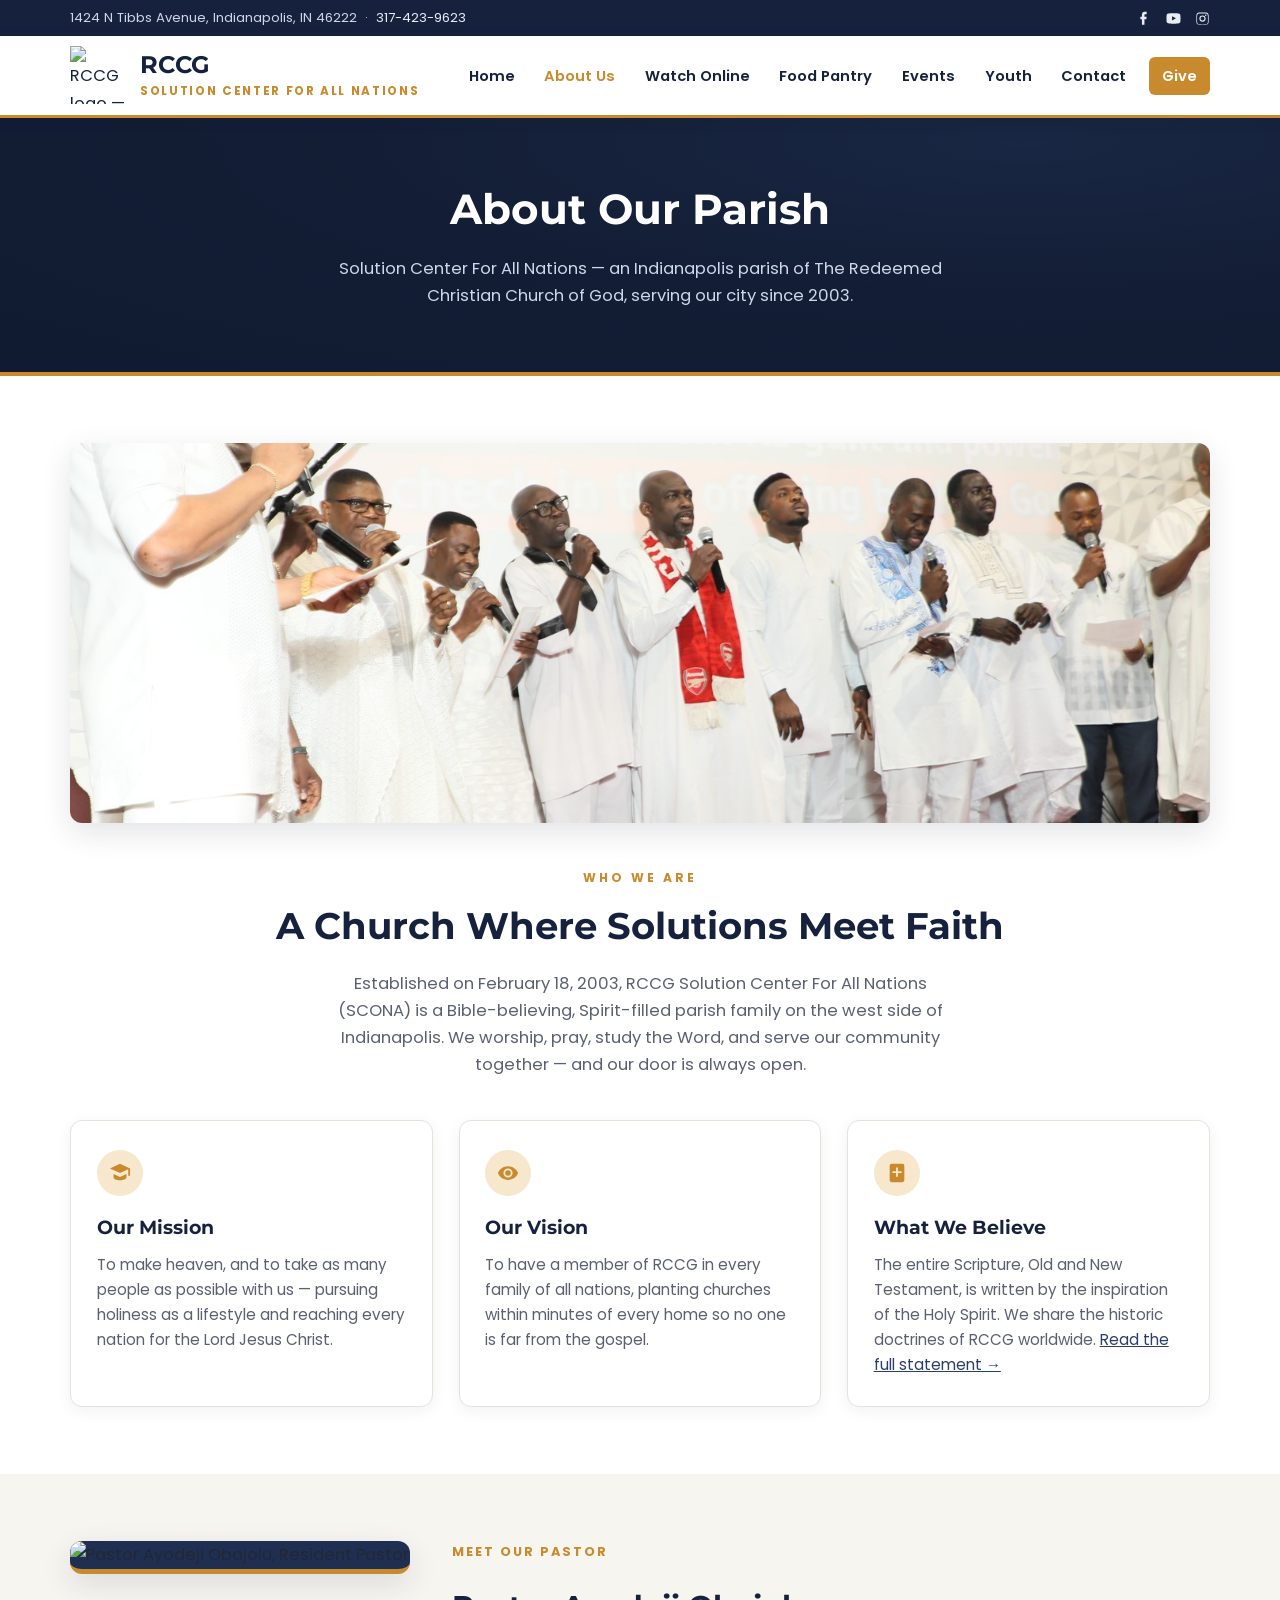
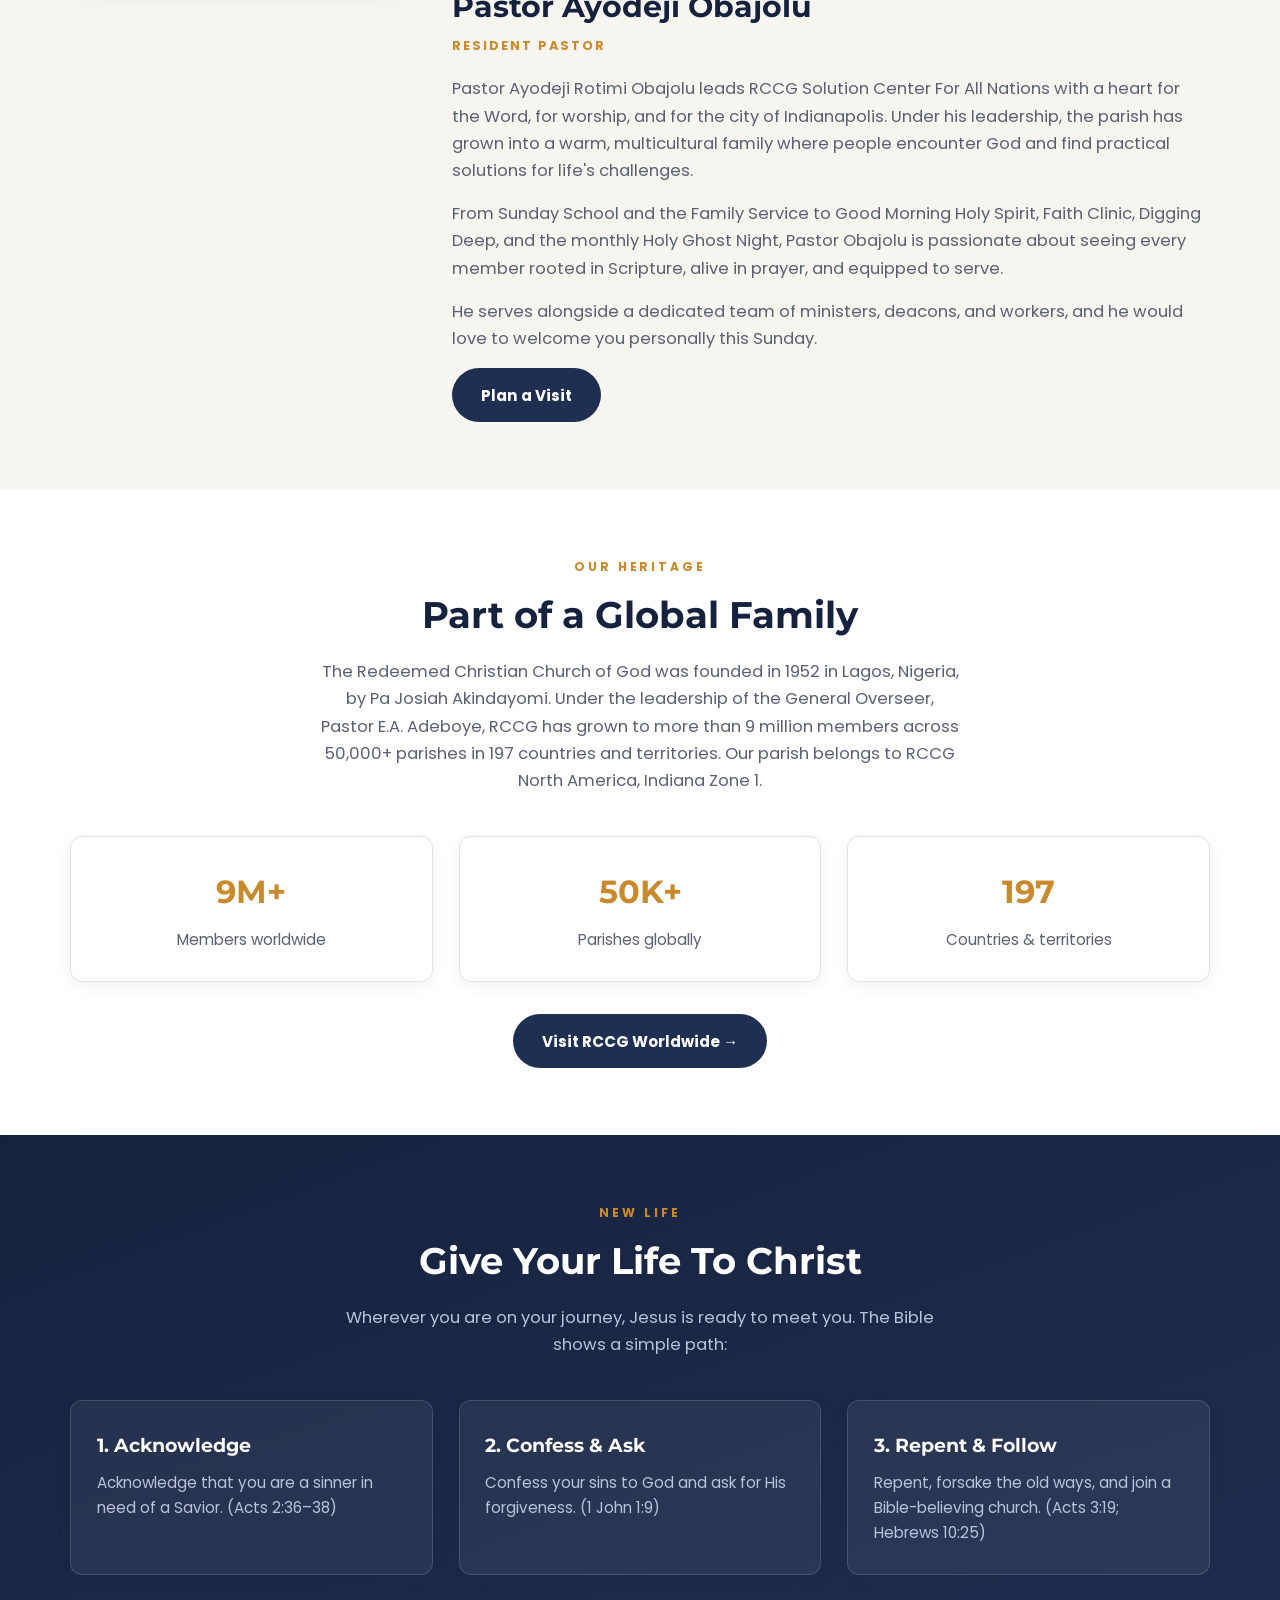
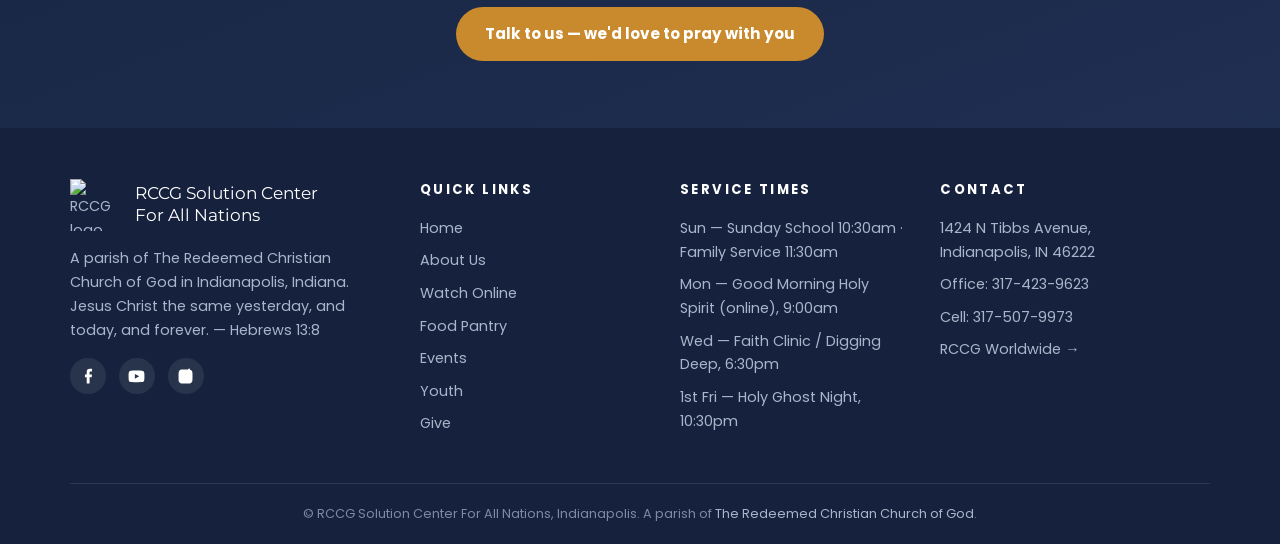
==== commit 76521ce3: "Add Events and Youth pages New pages, both linked from every page's header nav and footer Quick Link" ====
--- a/site/about.html
+++ b/site/about.html
@@ -37,6 +37,8 @@
         <li><a href="about.html" class="active">About Us</a></li>
         <li><a href="watch.html">Watch Online</a></li>
         <li><a href="food-pantry.html">Food Pantry</a></li>
+        <li><a href="events.html">Events</a></li>
+        <li><a href="youth.html">Youth</a></li>
         <li><a href="contact.html">Contact</a></li>
         <li><a href="give.html" class="nav-cta">Give</a></li>
       </ul>
@@ -165,6 +167,8 @@
           <li><a href="about.html">About Us</a></li>
           <li><a href="watch.html">Watch Online</a></li>
           <li><a href="food-pantry.html">Food Pantry</a></li>
+          <li><a href="events.html">Events</a></li>
+          <li><a href="youth.html">Youth</a></li>
           <li><a href="give.html">Give</a></li>
         </ul>
       </div>
--- a/site/css/style.css
+++ b/site/css/style.css
@@ -359,6 +359,47 @@
 
 .card .icon svg { width: 22px; height: 22px; fill: var(--gold); }
 
+/* Event / youth flyer cards */
+.flyer-card {
+  background: var(--paper);
+  border: 1px solid var(--line);
+  border-radius: var(--radius);
+  overflow: hidden;
+  box-shadow: 0 4px 16px rgba(22, 34, 61, 0.06);
+}
+
+.flyer-card img {
+  width: 100%;
+  height: auto;
+  display: block;
+  border-bottom: 4px solid var(--gold);
+}
+
+.flyer-caption { padding: 1rem 1.2rem 1.4rem; }
+
+.flyer-caption h3 {
+  font-family: var(--font-display);
+  color: var(--navy);
+  font-size: 1.05rem;
+  margin-bottom: 0.3rem;
+}
+
+.flyer-caption p { color: var(--ink-soft); font-size: 0.88rem; }
+
+/* Empty-state icon used on Events / Youth pages before content is posted */
+.events-empty-icon {
+  width: 64px;
+  height: 64px;
+  border-radius: 50%;
+  background: var(--gold-pale);
+  display: flex;
+  align-items: center;
+  justify-content: center;
+  margin: 0 auto 1.4rem;
+}
+
+.events-empty-icon svg { width: 30px; height: 30px; fill: var(--gold); }
+
 /* Order-of-service / detail lists inside cards */
 .svc-list {
   list-style: none;
@@ -638,46 +679,6 @@
   display: block;
 }
 
-.photo-feature {
-  display: grid;
-  grid-template-columns: 1fr 1fr;
-  gap: 2.6rem;
-  align-items: center;
-}
-
-.photo-feature.reverse .photo-feature-img { order: 2; }
-.photo-feature.reverse .photo-feature-copy { order: 1; }
-
-.photo-feature-img {
-  border-radius: var(--radius);
-  overflow: hidden;
-  box-shadow: var(--shadow);
-  border-bottom: 5px solid var(--gold);
-}
-
-.photo-feature-img img {
-  width: 100%;
-  height: 100%;
-  min-height: 280px;
-  object-fit: cover;
-  display: block;
-}
-
-.photo-feature-copy h2 {
-  font-family: var(--font-display);
-  color: var(--navy);
-  font-size: 1.9rem;
-  margin-bottom: 0.8rem;
-}
-
-.photo-feature-copy p { margin-bottom: 1rem; color: var(--ink-soft); }
-
-@media (max-width: 800px) {
-  .photo-feature, .photo-feature.reverse { grid-template-columns: 1fr; }
-  .photo-feature.reverse .photo-feature-img { order: 1; }
-  .photo-feature.reverse .photo-feature-copy { order: 2; }
-}
-
 /* --------------------------------------------------------------------------
    Events / announcements
    -------------------------------------------------------------------------- */
@@ -887,80 +888,6 @@
   font-size: 0.8rem;
   color: #7e89a3;
 }
-
-/* --------------------------------------------------------------------------
-   TEMPORARY — RCCG Covenant House 25th Anniversary banner
-   Added 2026-07-23, remove this whole block + the section in index.html by 2026-09-28.
-   -------------------------------------------------------------------------- */
-.jubilee-banner {
-  background: linear-gradient(120deg, var(--navy) 0%, var(--navy-3) 60%, var(--purple) 100%);
-  color: #fff;
-  padding: 2.6rem 0;
-  border-top: 4px solid var(--gold);
-  border-bottom: 4px solid var(--gold);
-}
-
-.jubilee-inner {
-  display: flex;
-  align-items: center;
-  gap: 2rem;
-  flex-wrap: wrap;
-}
-
-.jubilee-badge {
-  flex-shrink: 0;
-  width: 108px;
-  height: 108px;
-  border-radius: 50%;
-  background: linear-gradient(135deg, var(--gold) 0%, var(--gold-light) 100%);
-  color: #fff;
-  display: flex;
-  flex-direction: column;
-  align-items: center;
-  justify-content: center;
-  font-family: var(--font-display);
-  font-weight: 800;
-  font-size: 2.2rem;
-  line-height: 1;
-  box-shadow: 0 6px 20px rgba(201, 138, 45, 0.45);
-  border: 3px solid rgba(255, 255, 255, 0.5);
-}
-
-.jubilee-badge span {
-  font-family: var(--font-body);
-  font-weight: 700;
-  font-size: 0.62rem;
-  text-transform: uppercase;
-  letter-spacing: 0.14em;
-  margin-top: 0.15rem;
-}
-
-.jubilee-copy { flex: 1; min-width: 260px; }
-
-.jubilee-copy .kicker {
-  text-transform: uppercase;
-  letter-spacing: 0.2em;
-  font-size: 0.76rem;
-  font-weight: 700;
-  color: var(--gold-light);
-  margin-bottom: 0.4rem;
-}
-
-.jubilee-copy h2 {
-  font-family: var(--font-display);
-  font-size: clamp(1.35rem, 2.6vw, 1.9rem);
-  margin-bottom: 0.5rem;
-}
-
-.jubilee-copy p { color: #dde4f0; max-width: 700px; }
-.jubilee-copy p a { color: var(--gold-light); font-weight: 600; }
-
-@media (max-width: 720px) {
-  .jubilee-inner { text-align: center; justify-content: center; }
-}
-/* --------------------------------------------------------------------------
-   END TEMPORARY jubilee banner
-   -------------------------------------------------------------------------- */
 
 /* --------------------------------------------------------------------------
    Responsive
